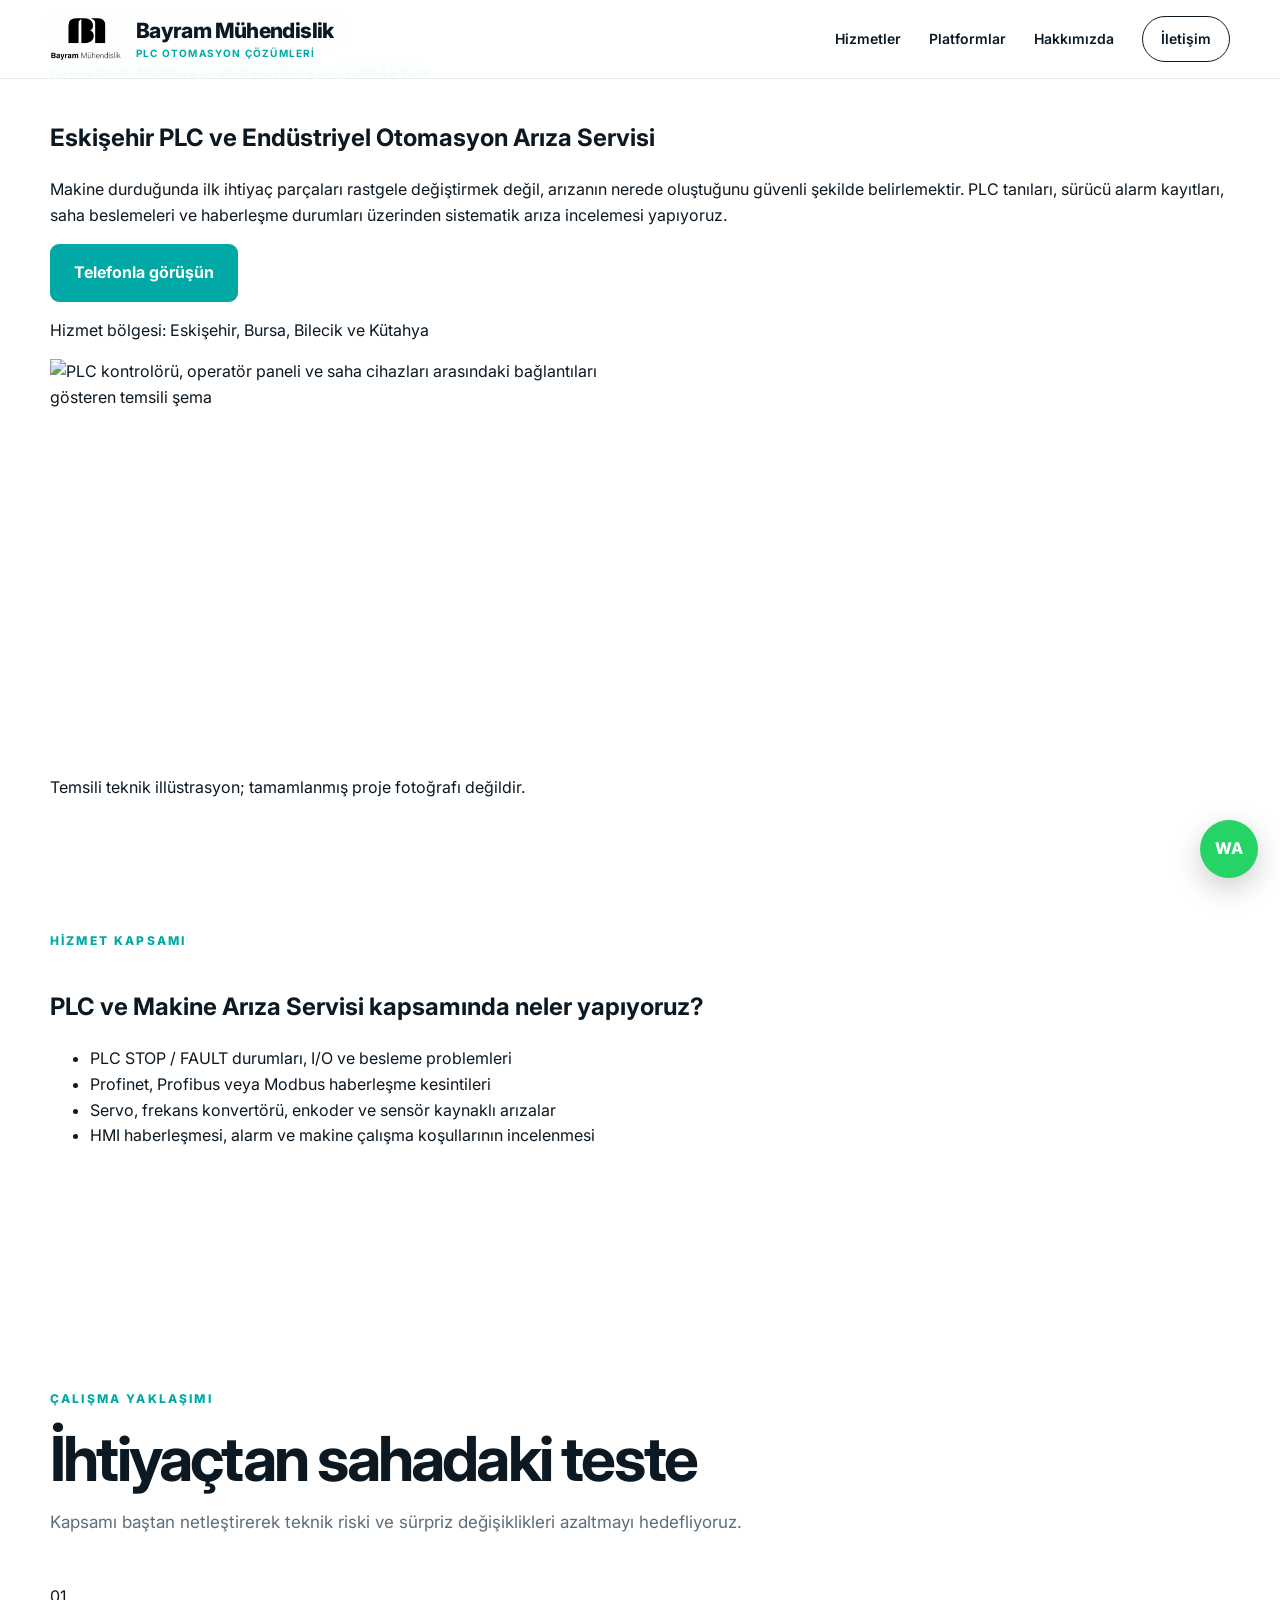
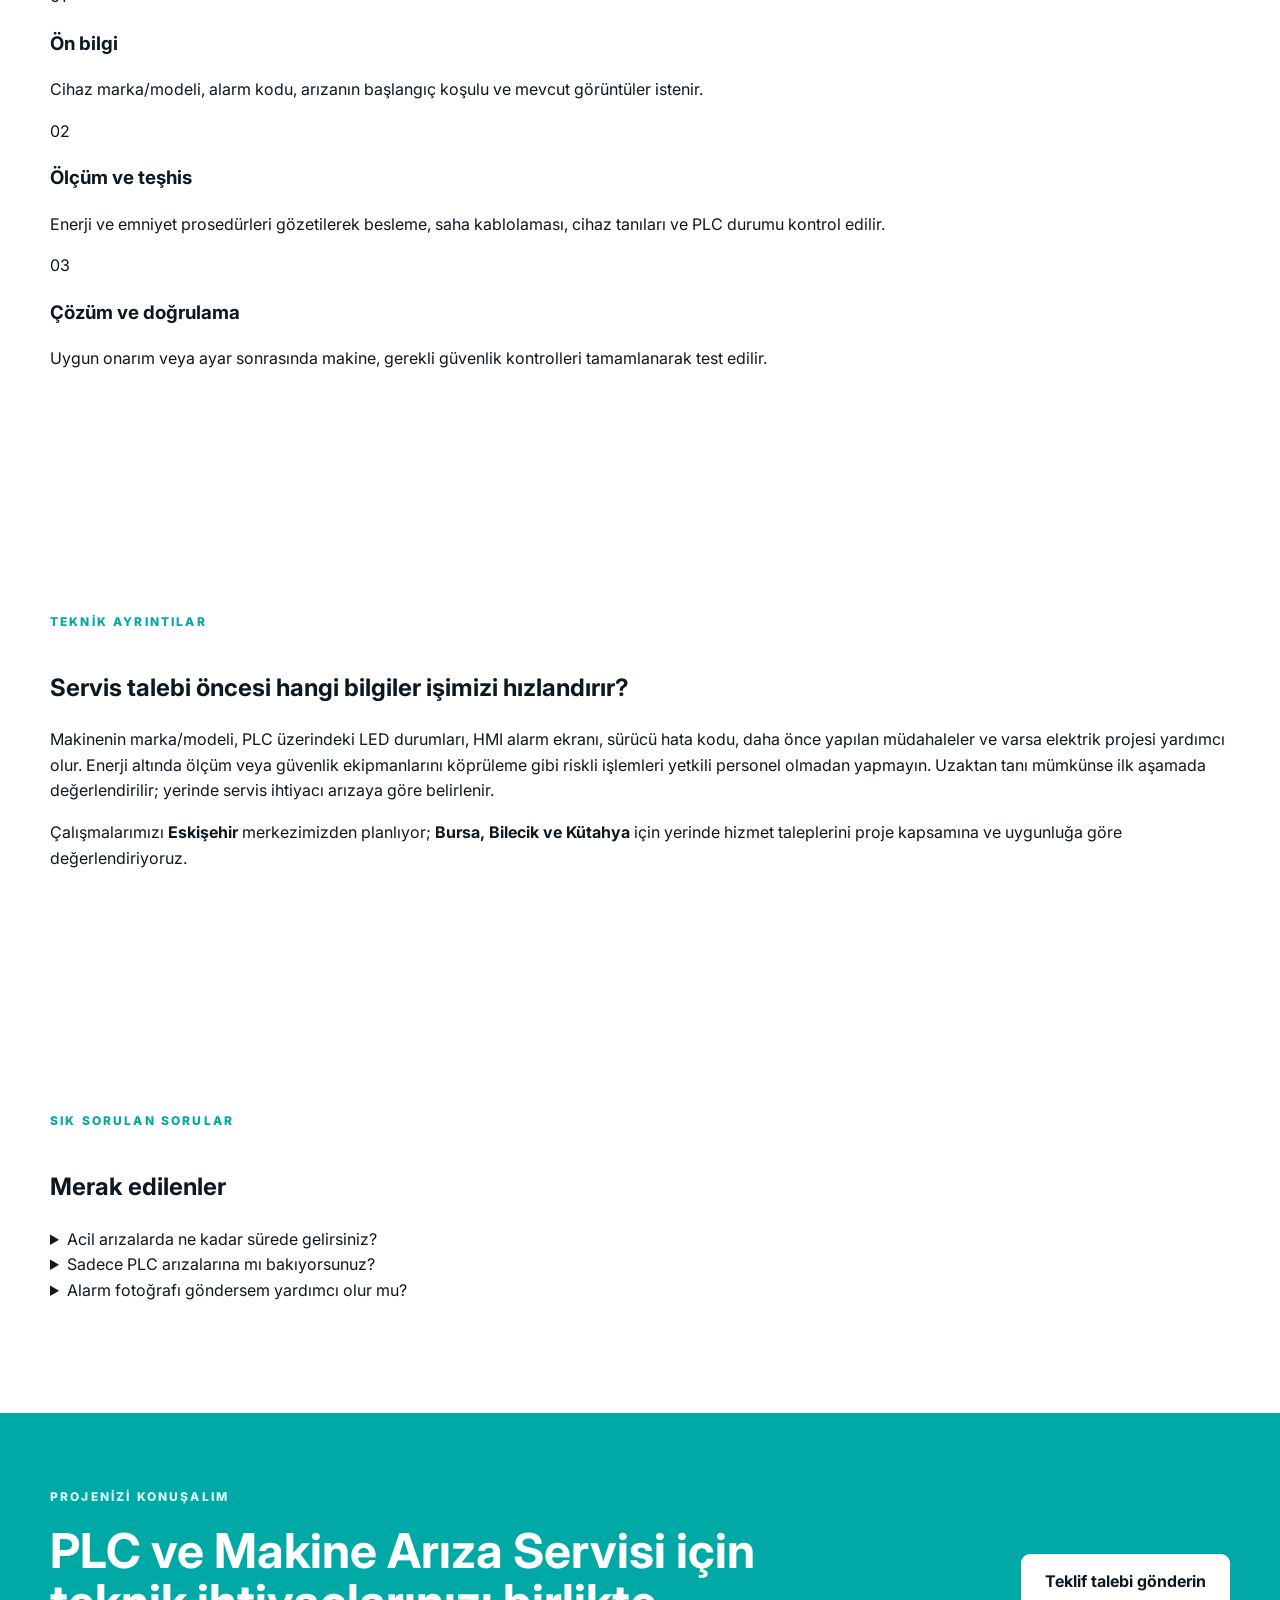
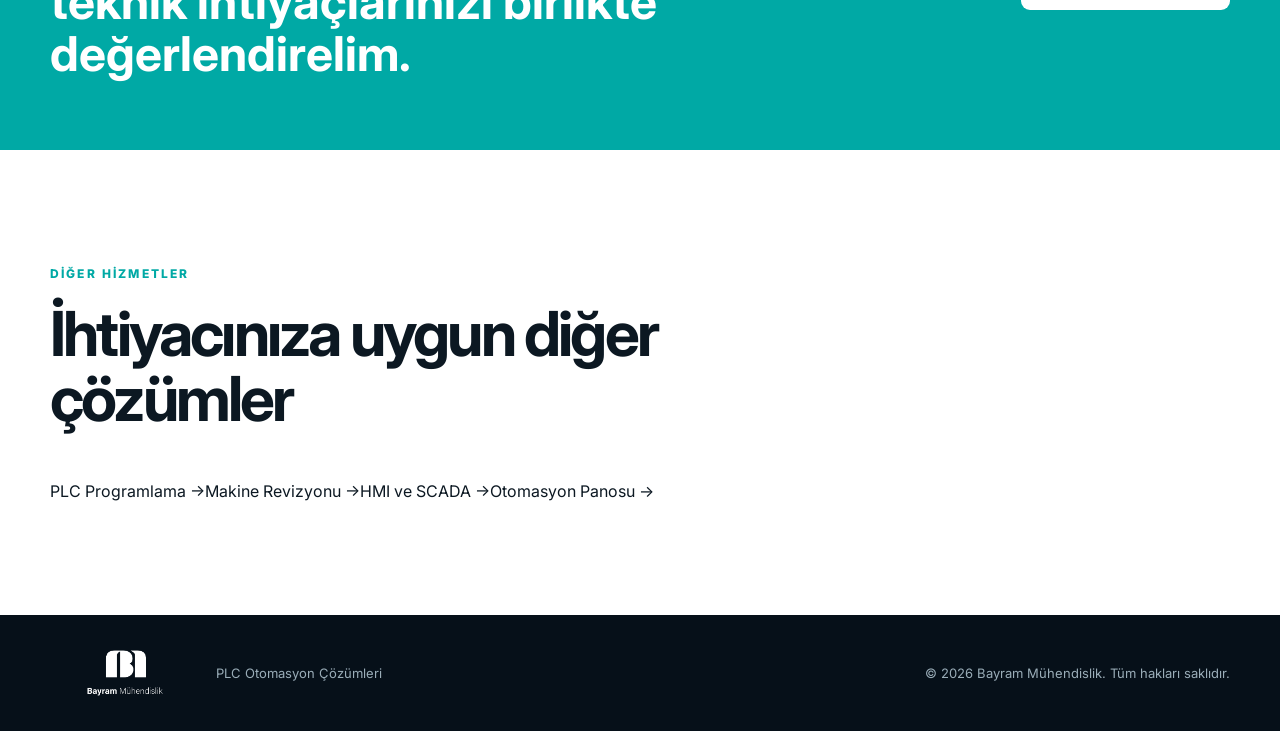
==== endustriyel-ariza-servisi/index.html @ 8e77952f "Add search-intent service page: endustriyel-ariza-servisi/index.html" ====
<!doctype html>
<html lang="tr"><head>
<meta charset="utf-8"><meta name="viewport" content="width=device-width, initial-scale=1">
<title>Eskişehir PLC ve Endüstriyel Otomasyon Arıza Servisi | Bayram Mühendislik</title>
<meta name="description" content="PLC, HMI, servo sürücü, inverter ve makine elektrik otomasyon arızalarında teşhis ve saha desteği. Eskişehir, Bursa, Bilecik, Kütahya.">
<link rel="canonical" href="https://bayrammuhendislik.com/endustriyel-ariza-servisi/">
<meta name="theme-color" content="#07131d">
<meta property="og:type" content="website"><meta property="og:title" content="Eskişehir PLC ve Endüstriyel Otomasyon Arıza Servisi">
<meta property="og:description" content="PLC, HMI, servo sürücü, inverter ve makine elektrik otomasyon arızalarında teşhis ve saha desteği. Eskişehir, Bursa, Bilecik, Kütahya."><meta property="og:url" content="https://bayrammuhendislik.com/endustriyel-ariza-servisi/">
<meta property="og:image" content="https://bayrammuhendislik.com/assets/logo.png">
<link rel="icon" href="../assets/logo.png" type="image/png">
<link rel="stylesheet" href="../style.css"><link rel="stylesheet" href="../services.css">
<script async src="https://www.googletagmanager.com/gtag/js?id=G-R39GW46RB4"></script>
<script>window.dataLayer=window.dataLayer||[];function gtag(){dataLayer.push(arguments)}gtag('js',new Date());gtag('config','G-R39GW46RB4');</script>
<script type="application/ld+json">{"@context":"https://schema.org","@type":"Service","name":"PLC ve Makine Arıza Servisi","description":"PLC, HMI, servo sürücü, inverter ve makine elektrik otomasyon arızalarında teşhis ve saha desteği. Eskişehir, Bursa, Bilecik, Kütahya.","serviceType":"PLC ve Makine Arıza Servisi","provider":{"@type":"Organization","name":"Bayram Mühendislik","url":"https://bayrammuhendislik.com/","telephone":"+905061492471"},"areaServed":[{"@type":"AdministrativeArea","name":"Eskişehir"},{"@type":"AdministrativeArea","name":"Bursa"},{"@type":"AdministrativeArea","name":"Bilecik"},{"@type":"AdministrativeArea","name":"Kütahya"}],"url":"https://bayrammuhendislik.com/endustriyel-ariza-servisi/"}</script>
</head>
<body>
<header class="site-header"><div class="container nav-wrap">
<a href="../" class="brand" aria-label="Bayram Mühendislik ana sayfa"><img src="../assets/logo.png" alt="Bayram Mühendislik logosu" width="50" height="50"><div class="brand-text"><strong>Bayram Mühendislik</strong><span>PLC Otomasyon Çözümleri</span></div></a>
<button class="menu-toggle" aria-label="Menüyü aç" aria-expanded="false">☰</button>
<nav class="nav" aria-label="Ana menü"><a href="../#hizmetler">Hizmetler</a><a href="../#platformlar">Platformlar</a><a href="../#hakkimizda">Hakkımızda</a><a href="../#iletisim" class="nav-cta">İletişim</a></nav>
</div></header>
<main>
<section class="service-hero"><div class="container service-hero-grid">
<div><p class="service-breadcrumb"><a href="../">Ana sayfa</a> / <span>PLC ve Makine Arıza Servisi</span></p><span class="eyebrow">ESKİŞEHİR MERKEZLİ ENDÜSTRİYEL OTOMASYON</span>
<h1>Eskişehir PLC ve Endüstriyel Otomasyon Arıza Servisi</h1><p class="service-lead">Makine durduğunda ilk ihtiyaç parçaları rastgele değiştirmek değil, arızanın nerede oluştuğunu güvenli şekilde belirlemektir. PLC tanıları, sürücü alarm kayıtları, saha beslemeleri ve haberleşme durumları üzerinden sistematik arıza incelemesi yapıyoruz.</p>
<div class="hero-actions"><a class="btn primary" href="tel:+905061492471">Telefonla görüşün</a><a class="btn secondary" href="https://wa.me/905061492471?text=Merhaba%2C%20PLC%20ve%20Makine%20Ar%C4%B1za%20Servisi%20hizmetiniz%20i%C3%A7in%20bilgi%20almak%20istiyorum." target="_blank" rel="noopener">WhatsApp'tan yazın</a></div>
<p class="service-region">Hizmet bölgesi: Eskişehir, Bursa, Bilecik ve Kütahya</p></div>
<div class="service-art"><img src="../assets/automation-system.svg" alt="PLC kontrolörü, operatör paneli ve saha cihazları arasındaki bağlantıları gösteren temsili şema" width="560" height="400"><p>Temsili teknik illüstrasyon; tamamlanmış proje fotoğrafı değildir.</p></div>
</div></section>
<section class="section service-body"><div class="container narrow">
<span class="eyebrow">HİZMET KAPSAMI</span><h2>PLC ve Makine Arıza Servisi kapsamında neler yapıyoruz?</h2>
<ul class="service-checks"><li>PLC STOP / FAULT durumları, I/O ve besleme problemleri</li><li>Profinet, Profibus veya Modbus haberleşme kesintileri</li><li>Servo, frekans konvertörü, enkoder ve sensör kaynaklı arızalar</li><li>HMI haberleşmesi, alarm ve makine çalışma koşullarının incelenmesi</li></ul>
</div></section>
<section class="section service-light"><div class="container"><div class="section-head"><span class="eyebrow">ÇALIŞMA YAKLAŞIMI</span><h2>İhtiyaçtan sahadaki teste</h2><p>Kapsamı baştan netleştirerek teknik riski ve sürpriz değişiklikleri azaltmayı hedefliyoruz.</p></div>
<div class="service-steps"><article><span>01</span><h3>Ön bilgi</h3><p>Cihaz marka/modeli, alarm kodu, arızanın başlangıç koşulu ve mevcut görüntüler istenir.</p></article><article><span>02</span><h3>Ölçüm ve teşhis</h3><p>Enerji ve emniyet prosedürleri gözetilerek besleme, saha kablolaması, cihaz tanıları ve PLC durumu kontrol edilir.</p></article><article><span>03</span><h3>Çözüm ve doğrulama</h3><p>Uygun onarım veya ayar sonrasında makine, gerekli güvenlik kontrolleri tamamlanarak test edilir.</p></article></div></div></section>
<section class="section service-body"><div class="container narrow"><span class="eyebrow">TEKNİK AYRINTILAR</span><h2>Servis talebi öncesi hangi bilgiler işimizi hızlandırır?</h2><p>Makinenin marka/modeli, PLC üzerindeki LED durumları, HMI alarm ekranı, sürücü hata kodu, daha önce yapılan müdahaleler ve varsa elektrik projesi yardımcı olur. Enerji altında ölçüm veya güvenlik ekipmanlarını köprüleme gibi riskli işlemleri yetkili personel olmadan yapmayın. Uzaktan tanı mümkünse ilk aşamada değerlendirilir; yerinde servis ihtiyacı arızaya göre belirlenir.</p><p>Çalışmalarımızı <strong>Eskişehir</strong> merkezimizden planlıyor; <strong>Bursa, Bilecik ve Kütahya</strong> için yerinde hizmet taleplerini proje kapsamına ve uygunluğa göre değerlendiriyoruz.</p></div></section>
<section class="section service-light"><div class="container narrow"><span class="eyebrow">SIK SORULAN SORULAR</span><h2>Merak edilenler</h2>
<div class="service-faq"><details><summary>Acil arızalarda ne kadar sürede gelirsiniz?</summary><p>Ulaşım ve iş programına göre en erken uygun saha müdahale zamanı telefon görüşmesinde netleştirilir; garantili süre vaat etmiyoruz.</p></details><details><summary>Sadece PLC arızalarına mı bakıyorsunuz?</summary><p>PLC'nin yanı sıra sürücü, haberleşme, sensör, HMI ve elektrik otomasyon sistemleri birlikte değerlendirilir.</p></details><details><summary>Alarm fotoğrafı göndersem yardımcı olur mu?</summary><p>Evet. Cihaz modeliyle birlikte net alarm ve durum LED görüntüleri ilk değerlendirmeyi kolaylaştırır.</p></details></div></div></section>
<section class="cta-band"><div class="container cta-wrap"><div><span class="eyebrow">PROJENİZİ KONUŞALIM</span><h2>PLC ve Makine Arıza Servisi için teknik ihtiyaçlarınızı birlikte değerlendirelim.</h2></div><a class="btn light" href="https://wa.me/905061492471?text=Merhaba%20Bayram%20M%C3%BChendislik%2C%20PLC%20ve%20Makine%20Ar%C4%B1za%20Servisi%20i%C3%A7in%20teklif%20almak%20istiyorum." target="_blank" rel="noopener">Teklif talebi gönderin</a></div></section>
<section class="section"><div class="container"><div class="section-head"><span class="eyebrow">DİĞER HİZMETLER</span><h2>İhtiyacınıza uygun diğer çözümler</h2></div><div class="service-other"><a href="../plc-programlama/">PLC Programlama <span aria-hidden="true">→</span></a><a href="../makine-revizyonu/">Makine Revizyonu <span aria-hidden="true">→</span></a><a href="../hmi-scada/">HMI ve SCADA <span aria-hidden="true">→</span></a><a href="../pano-tasarimi/">Otomasyon Panosu <span aria-hidden="true">→</span></a></div></div></section>
</main><a class="floating-wa" href="https://wa.me/905061492471" target="_blank" rel="noopener" aria-label="WhatsApp ile iletişim">WA</a>
<footer><div class="container footer-wrap"><div class="footer-brand"><img src="../assets/logo.png" alt="Bayram Mühendislik logosu" width="150" height="48"><span>PLC Otomasyon Çözümleri</span></div><p>© <span id="year">2026</span> Bayram Mühendislik. Tüm hakları saklıdır.</p></div></footer><script src="../script.js"></script></body></html>
---- style.css ----
@import url('https://fonts.googleapis.com/css2?family=Inter:wght@400;500;600;700;800&display=swap');

:root{
  --bg:#07131d;
  --bg2:#0b1c29;
  --ink:#0c1822;
  --muted:#5f6d78;
  --line:#dbe3e8;
  --accent:#00a9a5;
  --accent2:#5ee4df;
  --white:#fff;
  --max:1180px;
}
*{box-sizing:border-box}
html{scroll-behavior:smooth}
body{margin:0;font-family:Inter,Arial,sans-serif;color:var(--ink);background:#fff;line-height:1.6}
a{text-decoration:none;color:inherit}
img{max-width:100%;display:block}
.container{width:min(var(--max),calc(100% - 40px));margin:auto}
.site-header{position:fixed;inset:0 0 auto;z-index:1000;background:rgba(255,255,255,.9);backdrop-filter:blur(14px);border-bottom:1px solid rgba(12,24,34,.08)}
.nav-wrap{height:78px;display:flex;align-items:center;justify-content:space-between}
.brand{
  display:flex;
  align-items:center;
  gap:14px;
  text-decoration:none;
  color:var(--ink);
}

.brand img{
  width:72px;
  height:58px;
  object-fit:contain;
  object-position:center;
}

.brand-text{
  display:flex;
  flex-direction:column;
  line-height:1.1;
}

.brand-text strong{
  font-size:21px;
  font-weight:800;
  letter-spacing:-0.03em;
  white-space:nowrap;
}

.brand-text span{
  margin-top:5px;
  font-size:10px;
  font-weight:700;
  color:var(--accent);
  letter-spacing:0.12em;
  text-transform:uppercase;
  white-space:nowrap;
}
.nav{display:flex;gap:28px;align-items:center;font-size:14px;font-weight:600}
.nav a{transition:.2s}
.nav a:hover{color:var(--accent)}
.nav-cta{padding:11px 18px;border:1px solid var(--ink);border-radius:999px}
.menu-toggle{display:none;border:0;background:transparent;font-size:26px}
.hero{min-height:760px;padding:170px 0 90px;position:relative;overflow:hidden;background:radial-gradient(circle at 82% 24%,#0b3945 0,transparent 30%),linear-gradient(135deg,var(--bg),var(--bg2));color:white}
.hero-grid{position:absolute;inset:0;background-image:linear-gradient(rgba(255,255,255,.035) 1px,transparent 1px),linear-gradient(90deg,rgba(255,255,255,.035) 1px,transparent 1px);background-size:52px 52px;mask-image:linear-gradient(to bottom,black,transparent)}
.hero-content{position:relative;z-index:2}
.eyebrow{display:inline-block;color:var(--accent);font-size:12px;font-weight:800;letter-spacing:.18em;margin-bottom:18px}
.hero h1{font-size:clamp(54px,8vw,104px);line-height:.95;margin:0 0 28px;letter-spacing:-.055em;max-width:900px}
.hero h1 span{color:var(--accent2)}
.hero p{max-width:720px;font-size:19px;color:#bdd0db;margin:0 0 36px}
.hero-actions{display:flex;gap:14px;flex-wrap:wrap}
.btn{display:inline-flex;align-items:center;justify-content:center;padding:15px 24px;border-radius:9px;font-weight:700;transition:.25s}
.btn.primary{background:var(--accent);color:white}
.btn.primary:hover{transform:translateY(-2px);background:#00bbb6}
.btn.secondary{border:1px solid rgba(255,255,255,.35);color:white}
.btn.secondary:hover{border-color:white;background:rgba(255,255,255,.06)}
.btn.light{background:white;color:var(--ink)}
.hero-meta{display:flex;gap:54px;margin-top:62px;padding-top:28px;border-top:1px solid rgba(255,255,255,.15);max-width:760px}
.hero-meta div{display:flex;flex-direction:column}
.hero-meta strong{font-size:15px}
.hero-meta span{font-size:13px;color:#8fa5b1}
.signal{position:absolute;border:1px solid rgba(94,228,223,.18);border-radius:50%}
.signal-a{width:560px;height:560px;right:-160px;top:120px}
.signal-b{width:360px;height:360px;right:-60px;top:220px}
.section{padding:110px 0}
.section-dark{background:#0a1721;color:white}
.section-head{max-width:760px;margin-bottom:48px}
.section-head h2{font-size:clamp(36px,5vw,62px);line-height:1.05;letter-spacing:-.045em;margin:0 0 18px}
.section-head p{font-size:17px;color:var(--muted);margin:0}
.section-dark .section-head p{color:#93a9b6}
.cards{display:grid;grid-template-columns:repeat(3,1fr);gap:16px}
.card{padding:30px;border:1px solid var(--line);border-radius:16px;min-height:260px;transition:.25s;background:#fff}
.card:hover{transform:translateY(-6px);border-color:var(--accent);box-shadow:0 18px 45px rgba(4,30,40,.08)}
.card-no{font-size:12px;font-weight:800;color:var(--accent)}
.card h3{font-size:22px;margin:44px 0 12px}
.card p{color:var(--muted);margin:0}
.platforms{display:grid;grid-template-columns:repeat(5,1fr);border:1px solid rgba(255,255,255,.12);border-radius:16px;overflow:hidden}
.platform{padding:28px 22px;min-height:210px;border-right:1px solid rgba(255,255,255,.1);display:flex;flex-direction:column;justify-content:flex-end}
.platform:last-child{border-right:0}
.platform span{color:var(--accent);font-size:12px;margin-bottom:auto}
.platform strong{font-size:22px;margin-bottom:8px}
.platform small{color:#91a6b2}
.platform.featured{background:linear-gradient(160deg,rgba(0,169,165,.24),rgba(0,169,165,.04))}
.about-grid{display:grid;grid-template-columns:1fr 1fr;gap:80px;align-items:start}
.about-copy p{font-size:18px;color:var(--muted)}
.checks{list-style:none;padding:0;margin:30px 0 0;display:grid;gap:12px}
.checks li{padding-left:28px;position:relative;font-weight:600}
.checks li:before{content:"✓";position:absolute;left:0;color:var(--accent);font-weight:800}
.cta-band{background:var(--accent);color:white;padding:70px 0}
.cta-wrap{display:flex;align-items:center;justify-content:space-between;gap:40px}
.cta-band .eyebrow{color:#dffffd}
.cta-band h2{font-size:clamp(30px,4vw,48px);line-height:1.08;margin:0;max-width:760px}
.contact{background:#f4f7f8}
.contact-grid{display:grid;grid-template-columns:1fr 1fr;gap:80px}
.contact-list{display:grid;border-top:1px solid #cfd9df}
.contact-list a,.contact-list div{display:flex;justify-content:space-between;gap:25px;padding:24px 0;border-bottom:1px solid #cfd9df}
.contact-list span{color:var(--muted)}
.contact-list strong{text-align:right}
.floating-wa{position:fixed;right:22px;bottom:22px;z-index:900;width:58px;height:58px;border-radius:50%;display:grid;place-items:center;background:#25d366;color:white;font-weight:800;box-shadow:0 10px 30px rgba(0,0,0,.2)}
footer{padding:34px 0;background:#061019;color:#9aadb8}
.footer-wrap{display:flex;align-items:center;justify-content:space-between;gap:30px;font-size:13px}
.footer-brand{display:flex;align-items:center;gap:16px}
.footer-brand img{width:150px;height:48px;object-fit:contain;filter:invert(1)}
.reveal{opacity:0;transform:translateY(24px);transition:opacity .7s ease,transform .7s ease}
.reveal.visible{opacity:1;transform:none}

@media(max-width:900px){
  .menu-toggle{display:block}
  .nav{position:absolute;top:78px;left:0;right:0;background:white;padding:20px;display:none;flex-direction:column;align-items:flex-start;border-bottom:1px solid var(--line)}
  .nav.open{display:flex}
  .cards{grid-template-columns:1fr 1fr}
  .platforms{grid-template-columns:1fr 1fr}
  .platform{border-bottom:1px solid rgba(255,255,255,.1)}
  .about-grid,.contact-grid{grid-template-columns:1fr;gap:35px}
}
@media(max-width:620px){
  .container{width:min(100% - 28px,var(--max))}
  .hero{min-height:auto;padding:145px 0 70px}
  .hero p{font-size:17px}
  .hero-meta{flex-direction:column;gap:16px}
  .section{padding:78px 0}
  .cards,.platforms{grid-template-columns:1fr}
  .platform{border-right:0}
  .cta-wrap,.footer-wrap{align-items:flex-start;flex-direction:column}
  .contact-list a,.contact-list div{flex-direction:column;gap:4px}
  .contact-list strong{text-align:left}
.brand{
  gap:9px;
}

.brand img{
  width:52px;
  height:46px;
}

.brand-text strong{
  font-size:16px;
}

.brand-text span{
  font-size:8px;
  letter-spacing:0.07em;
}}
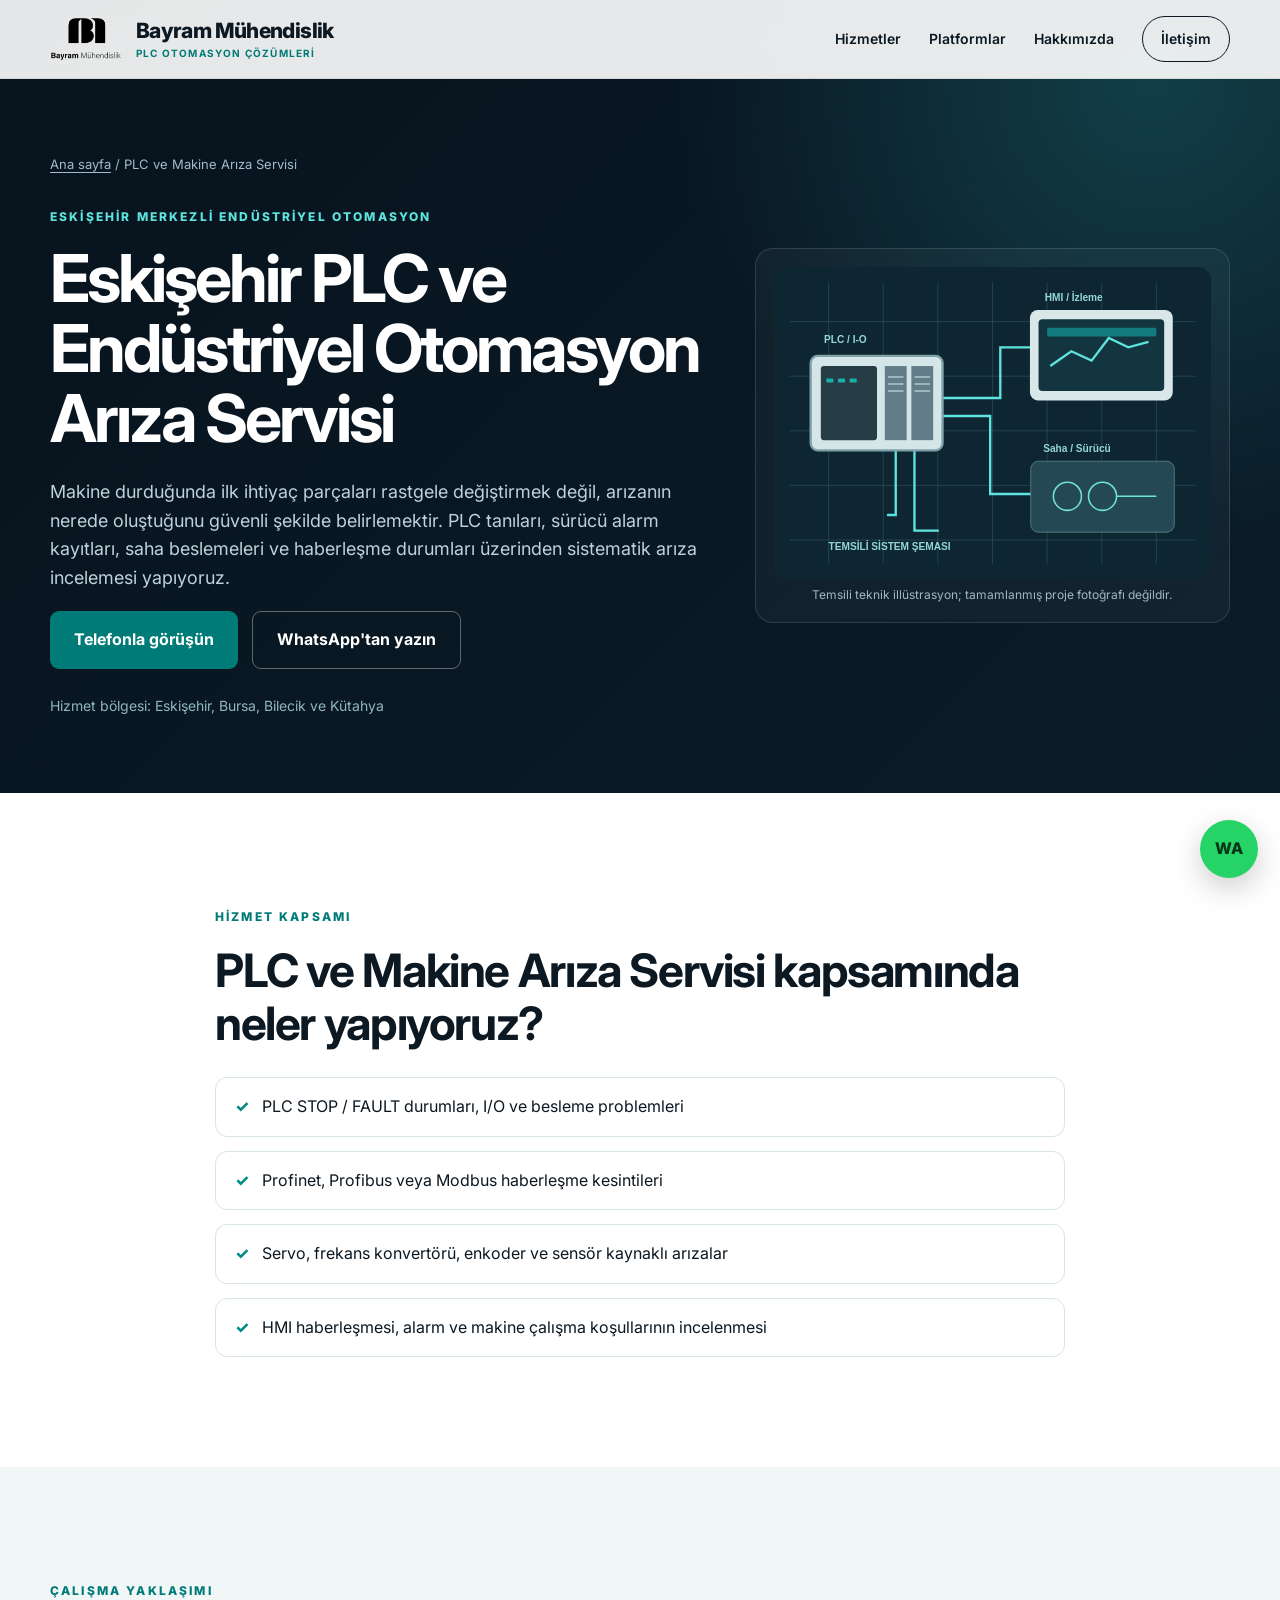
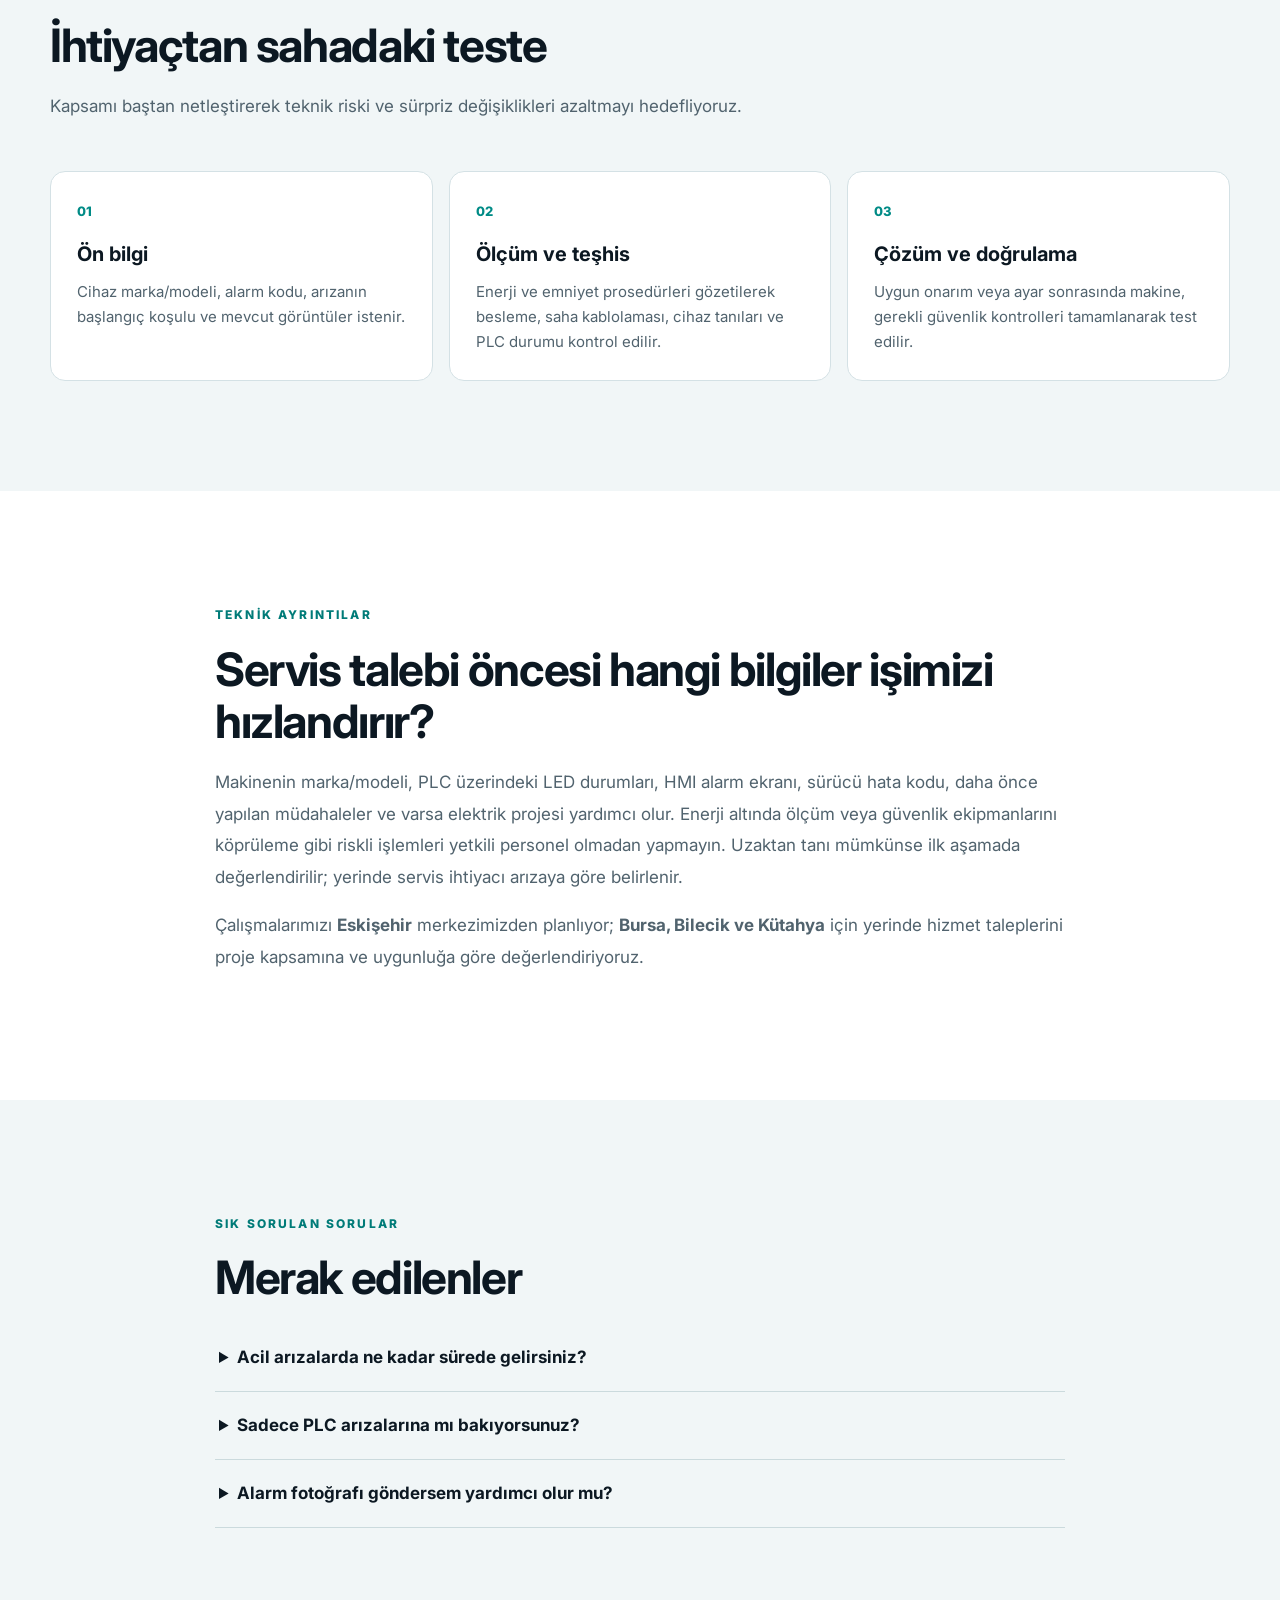
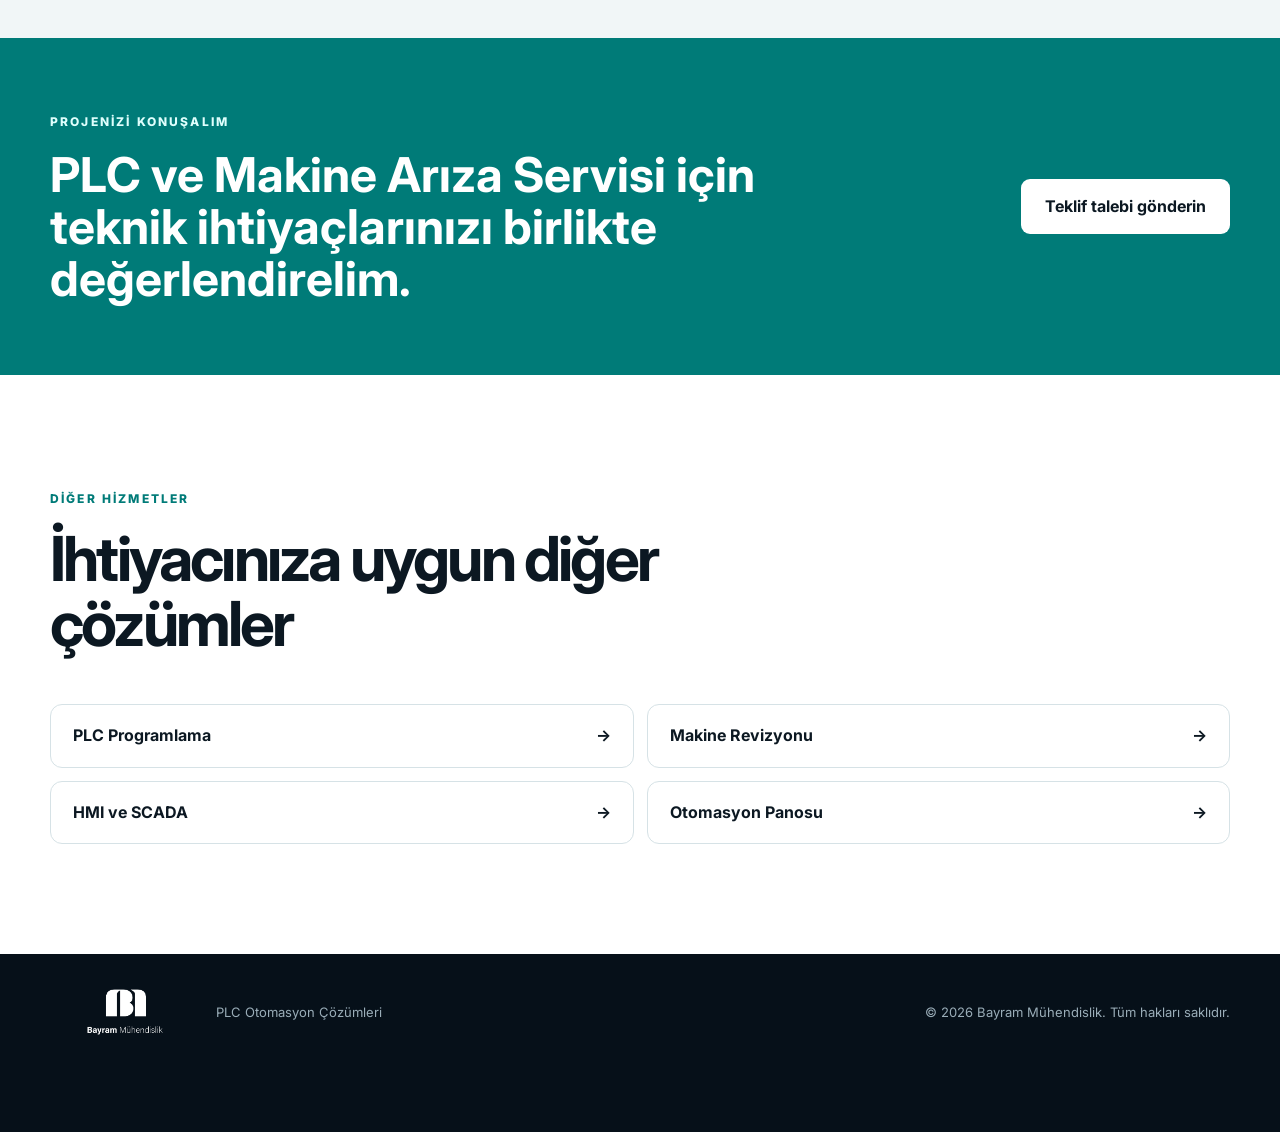
==== commit dc6c9fe9: "Integrate Eskişehir service SEO, accessible navigation and contact analytics" ====
--- a/endustriyel-ariza-servisi/index.html
+++ b/endustriyel-ariza-servisi/index.html
@@ -1,43 +1,42 @@
-<!doctype html>
-<html lang="tr"><head>
-<meta charset="utf-8"><meta name="viewport" content="width=device-width, initial-scale=1">
-<title>Eskişehir PLC ve Endüstriyel Otomasyon Arıza Servisi | Bayram Mühendislik</title>
-<meta name="description" content="PLC, HMI, servo sürücü, inverter ve makine elektrik otomasyon arızalarında teşhis ve saha desteği. Eskişehir, Bursa, Bilecik, Kütahya.">
-<link rel="canonical" href="https://bayrammuhendislik.com/endustriyel-ariza-servisi/">
-<meta name="theme-color" content="#07131d">
-<meta property="og:type" content="website"><meta property="og:title" content="Eskişehir PLC ve Endüstriyel Otomasyon Arıza Servisi">
-<meta property="og:description" content="PLC, HMI, servo sürücü, inverter ve makine elektrik otomasyon arızalarında teşhis ve saha desteği. Eskişehir, Bursa, Bilecik, Kütahya."><meta property="og:url" content="https://bayrammuhendislik.com/endustriyel-ariza-servisi/">
-<meta property="og:image" content="https://bayrammuhendislik.com/assets/logo.png">
-<link rel="icon" href="../assets/logo.png" type="image/png">
-<link rel="stylesheet" href="../style.css"><link rel="stylesheet" href="../services.css">
-<script async src="https://www.googletagmanager.com/gtag/js?id=G-R39GW46RB4"></script>
-<script>window.dataLayer=window.dataLayer||[];function gtag(){dataLayer.push(arguments)}gtag('js',new Date());gtag('config','G-R39GW46RB4');</script>
-<script type="application/ld+json">{"@context":"https://schema.org","@type":"Service","name":"PLC ve Makine Arıza Servisi","description":"PLC, HMI, servo sürücü, inverter ve makine elektrik otomasyon arızalarında teşhis ve saha desteği. Eskişehir, Bursa, Bilecik, Kütahya.","serviceType":"PLC ve Makine Arıza Servisi","provider":{"@type":"Organization","name":"Bayram Mühendislik","url":"https://bayrammuhendislik.com/","telephone":"+905061492471"},"areaServed":[{"@type":"AdministrativeArea","name":"Eskişehir"},{"@type":"AdministrativeArea","name":"Bursa"},{"@type":"AdministrativeArea","name":"Bilecik"},{"@type":"AdministrativeArea","name":"Kütahya"}],"url":"https://bayrammuhendislik.com/endustriyel-ariza-servisi/"}</script>
-</head>
-<body>
-<header class="site-header"><div class="container nav-wrap">
-<a href="../" class="brand" aria-label="Bayram Mühendislik ana sayfa"><img src="../assets/logo.png" alt="Bayram Mühendislik logosu" width="50" height="50"><div class="brand-text"><strong>Bayram Mühendislik</strong><span>PLC Otomasyon Çözümleri</span></div></a>
-<button class="menu-toggle" aria-label="Menüyü aç" aria-expanded="false">☰</button>
-<nav class="nav" aria-label="Ana menü"><a href="../#hizmetler">Hizmetler</a><a href="../#platformlar">Platformlar</a><a href="../#hakkimizda">Hakkımızda</a><a href="../#iletisim" class="nav-cta">İletişim</a></nav>
-</div></header>
-<main>
-<section class="service-hero"><div class="container service-hero-grid">
-<div><p class="service-breadcrumb"><a href="../">Ana sayfa</a> / <span>PLC ve Makine Arıza Servisi</span></p><span class="eyebrow">ESKİŞEHİR MERKEZLİ ENDÜSTRİYEL OTOMASYON</span>
-<h1>Eskişehir PLC ve Endüstriyel Otomasyon Arıza Servisi</h1><p class="service-lead">Makine durduğunda ilk ihtiyaç parçaları rastgele değiştirmek değil, arızanın nerede oluştuğunu güvenli şekilde belirlemektir. PLC tanıları, sürücü alarm kayıtları, saha beslemeleri ve haberleşme durumları üzerinden sistematik arıza incelemesi yapıyoruz.</p>
-<div class="hero-actions"><a class="btn primary" href="tel:+905061492471">Telefonla görüşün</a><a class="btn secondary" href="https://wa.me/905061492471?text=Merhaba%2C%20PLC%20ve%20Makine%20Ar%C4%B1za%20Servisi%20hizmetiniz%20i%C3%A7in%20bilgi%20almak%20istiyorum." target="_blank" rel="noopener">WhatsApp'tan yazın</a></div>
-<p class="service-region">Hizmet bölgesi: Eskişehir, Bursa, Bilecik ve Kütahya</p></div>
-<div class="service-art"><img src="../assets/automation-system.svg" alt="PLC kontrolörü, operatör paneli ve saha cihazları arasındaki bağlantıları gösteren temsili şema" width="560" height="400"><p>Temsili teknik illüstrasyon; tamamlanmış proje fotoğrafı değildir.</p></div>
-</div></section>
-<section class="section service-body"><div class="container narrow">
-<span class="eyebrow">HİZMET KAPSAMI</span><h2>PLC ve Makine Arıza Servisi kapsamında neler yapıyoruz?</h2>
-<ul class="service-checks"><li>PLC STOP / FAULT durumları, I/O ve besleme problemleri</li><li>Profinet, Profibus veya Modbus haberleşme kesintileri</li><li>Servo, frekans konvertörü, enkoder ve sensör kaynaklı arızalar</li><li>HMI haberleşmesi, alarm ve makine çalışma koşullarının incelenmesi</li></ul>
-</div></section>
-<section class="section service-light"><div class="container"><div class="section-head"><span class="eyebrow">ÇALIŞMA YAKLAŞIMI</span><h2>İhtiyaçtan sahadaki teste</h2><p>Kapsamı baştan netleştirerek teknik riski ve sürpriz değişiklikleri azaltmayı hedefliyoruz.</p></div>
-<div class="service-steps"><article><span>01</span><h3>Ön bilgi</h3><p>Cihaz marka/modeli, alarm kodu, arızanın başlangıç koşulu ve mevcut görüntüler istenir.</p></article><article><span>02</span><h3>Ölçüm ve teşhis</h3><p>Enerji ve emniyet prosedürleri gözetilerek besleme, saha kablolaması, cihaz tanıları ve PLC durumu kontrol edilir.</p></article><article><span>03</span><h3>Çözüm ve doğrulama</h3><p>Uygun onarım veya ayar sonrasında makine, gerekli güvenlik kontrolleri tamamlanarak test edilir.</p></article></div></div></section>
-<section class="section service-body"><div class="container narrow"><span class="eyebrow">TEKNİK AYRINTILAR</span><h2>Servis talebi öncesi hangi bilgiler işimizi hızlandırır?</h2><p>Makinenin marka/modeli, PLC üzerindeki LED durumları, HMI alarm ekranı, sürücü hata kodu, daha önce yapılan müdahaleler ve varsa elektrik projesi yardımcı olur. Enerji altında ölçüm veya güvenlik ekipmanlarını köprüleme gibi riskli işlemleri yetkili personel olmadan yapmayın. Uzaktan tanı mümkünse ilk aşamada değerlendirilir; yerinde servis ihtiyacı arızaya göre belirlenir.</p><p>Çalışmalarımızı <strong>Eskişehir</strong> merkezimizden planlıyor; <strong>Bursa, Bilecik ve Kütahya</strong> için yerinde hizmet taleplerini proje kapsamına ve uygunluğa göre değerlendiriyoruz.</p></div></section>
-<section class="section service-light"><div class="container narrow"><span class="eyebrow">SIK SORULAN SORULAR</span><h2>Merak edilenler</h2>
-<div class="service-faq"><details><summary>Acil arızalarda ne kadar sürede gelirsiniz?</summary><p>Ulaşım ve iş programına göre en erken uygun saha müdahale zamanı telefon görüşmesinde netleştirilir; garantili süre vaat etmiyoruz.</p></details><details><summary>Sadece PLC arızalarına mı bakıyorsunuz?</summary><p>PLC'nin yanı sıra sürücü, haberleşme, sensör, HMI ve elektrik otomasyon sistemleri birlikte değerlendirilir.</p></details><details><summary>Alarm fotoğrafı göndersem yardımcı olur mu?</summary><p>Evet. Cihaz modeliyle birlikte net alarm ve durum LED görüntüleri ilk değerlendirmeyi kolaylaştırır.</p></details></div></div></section>
-<section class="cta-band"><div class="container cta-wrap"><div><span class="eyebrow">PROJENİZİ KONUŞALIM</span><h2>PLC ve Makine Arıza Servisi için teknik ihtiyaçlarınızı birlikte değerlendirelim.</h2></div><a class="btn light" href="https://wa.me/905061492471?text=Merhaba%20Bayram%20M%C3%BChendislik%2C%20PLC%20ve%20Makine%20Ar%C4%B1za%20Servisi%20i%C3%A7in%20teklif%20almak%20istiyorum." target="_blank" rel="noopener">Teklif talebi gönderin</a></div></section>
-<section class="section"><div class="container"><div class="section-head"><span class="eyebrow">DİĞER HİZMETLER</span><h2>İhtiyacınıza uygun diğer çözümler</h2></div><div class="service-other"><a href="../plc-programlama/">PLC Programlama <span aria-hidden="true">→</span></a><a href="../makine-revizyonu/">Makine Revizyonu <span aria-hidden="true">→</span></a><a href="../hmi-scada/">HMI ve SCADA <span aria-hidden="true">→</span></a><a href="../pano-tasarimi/">Otomasyon Panosu <span aria-hidden="true">→</span></a></div></div></section>
-</main><a class="floating-wa" href="https://wa.me/905061492471" target="_blank" rel="noopener" aria-label="WhatsApp ile iletişim">WA</a>
+<!doctype html>
+<html lang="tr"><head>
+<meta charset="utf-8"><meta name="viewport" content="width=device-width, initial-scale=1">
+<title>Eskişehir PLC ve Endüstriyel Otomasyon Arıza Servisi | Bayram Mühendislik</title>
+<meta name="description" content="PLC, HMI, servo sürücü, inverter ve makine elektrik otomasyon arızalarında teşhis ve saha desteği. Eskişehir, Bursa, Bilecik, Kütahya.">
+<link rel="canonical" href="https://bayrammuhendislik.com/endustriyel-ariza-servisi/">
+<meta name="theme-color" content="#07131d">
+<meta property="og:type" content="website"><meta property="og:title" content="Eskişehir PLC ve Endüstriyel Otomasyon Arıza Servisi">
+<meta property="og:description" content="PLC, HMI, servo sürücü, inverter ve makine elektrik otomasyon arızalarında teşhis ve saha desteği. Eskişehir, Bursa, Bilecik, Kütahya."><meta property="og:url" content="https://bayrammuhendislik.com/endustriyel-ariza-servisi/">
+<meta property="og:image" content="https://bayrammuhendislik.com/assets/logo.png">
+<link rel="icon" href="../assets/logo.png" type="image/png">
+<link rel="stylesheet" href="../style.css"><link rel="stylesheet" href="../services.css">
+<script src="/analytics.js" defer></script>
+<script type="application/ld+json">{"@context":"https://schema.org","@graph":[{"@type":"Service","name":"PLC ve Makine Arıza Servisi","description":"PLC, HMI, servo sürücü, inverter ve makine elektrik otomasyon arızalarında teşhis ve saha desteği. Eskişehir, Bursa, Bilecik, Kütahya.","serviceType":"PLC ve Makine Arıza Servisi","provider":{"@type":"Organization","name":"Bayram Mühendislik","url":"https://bayrammuhendislik.com/","telephone":"+905061492471","@id":"https://bayrammuhendislik.com/#organization"},"areaServed":[{"@type":"AdministrativeArea","name":"Eskişehir"},{"@type":"AdministrativeArea","name":"Bursa"},{"@type":"AdministrativeArea","name":"Bilecik"},{"@type":"AdministrativeArea","name":"Kütahya"}],"url":"https://bayrammuhendislik.com/endustriyel-ariza-servisi/","@id":"https://bayrammuhendislik.com/endustriyel-ariza-servisi/#service"},{"@type":"BreadcrumbList","itemListElement":[{"@type":"ListItem","position":1,"name":"Ana sayfa","item":"https://bayrammuhendislik.com/"},{"@type":"ListItem","position":2,"name":"Endüstriyel Arıza Servisi","item":"https://bayrammuhendislik.com/endustriyel-ariza-servisi/"}]}]}</script>
+</head>
+<body><a class="skip-link" href="#main-content">İçeriğe geç</a>
+<header class="site-header"><div class="container nav-wrap">
+<a href="../" class="brand" aria-label="Bayram Mühendislik ana sayfa"><img src="../assets/logo.png" alt="Bayram Mühendislik logosu" width="50" height="50"><div class="brand-text"><strong>Bayram Mühendislik</strong><span>PLC Otomasyon Çözümleri</span></div></a>
+<button class="menu-toggle" aria-controls="main-nav" aria-label="Menüyü aç" aria-expanded="false">☰</button>
+<nav id="main-nav" class="nav" aria-label="Ana menü"><a href="../#hizmetler">Hizmetler</a><a href="../#platformlar">Platformlar</a><a href="../#hakkimizda">Hakkımızda</a><a href="../#iletisim" class="nav-cta">İletişim</a></nav>
+</div></header>
+<main id="main-content">
+<section class="service-hero"><div class="container service-hero-grid">
+<div><p class="service-breadcrumb"><a href="../">Ana sayfa</a> / <span>PLC ve Makine Arıza Servisi</span></p><span class="eyebrow">ESKİŞEHİR MERKEZLİ ENDÜSTRİYEL OTOMASYON</span>
+<h1>Eskişehir PLC ve Endüstriyel Otomasyon Arıza Servisi</h1><p class="service-lead">Makine durduğunda ilk ihtiyaç parçaları rastgele değiştirmek değil, arızanın nerede oluştuğunu güvenli şekilde belirlemektir. PLC tanıları, sürücü alarm kayıtları, saha beslemeleri ve haberleşme durumları üzerinden sistematik arıza incelemesi yapıyoruz.</p>
+<div class="hero-actions"><a class="btn primary" href="tel:+905061492471">Telefonla görüşün</a><a class="btn secondary" href="https://wa.me/905061492471?text=Merhaba%2C%20PLC%20ve%20Makine%20Ar%C4%B1za%20Servisi%20hizmetiniz%20i%C3%A7in%20bilgi%20almak%20istiyorum." target="_blank" rel="noopener">WhatsApp'tan yazın</a></div>
+<p class="service-region">Hizmet bölgesi: Eskişehir, Bursa, Bilecik ve Kütahya</p></div>
+<div class="service-art"><img src="../assets/automation-system.svg" alt="PLC kontrolörü, operatör paneli ve saha cihazları arasındaki bağlantıları gösteren temsili şema" width="560" height="400"><p>Temsili teknik illüstrasyon; tamamlanmış proje fotoğrafı değildir.</p></div>
+</div></section>
+<section class="section service-body"><div class="container narrow">
+<span class="eyebrow">HİZMET KAPSAMI</span><h2>PLC ve Makine Arıza Servisi kapsamında neler yapıyoruz?</h2>
+<ul class="service-checks"><li>PLC STOP / FAULT durumları, I/O ve besleme problemleri</li><li>Profinet, Profibus veya Modbus haberleşme kesintileri</li><li>Servo, frekans konvertörü, enkoder ve sensör kaynaklı arızalar</li><li>HMI haberleşmesi, alarm ve makine çalışma koşullarının incelenmesi</li></ul>
+</div></section>
+<section class="section service-light"><div class="container"><div class="section-head"><span class="eyebrow">ÇALIŞMA YAKLAŞIMI</span><h2>İhtiyaçtan sahadaki teste</h2><p>Kapsamı baştan netleştirerek teknik riski ve sürpriz değişiklikleri azaltmayı hedefliyoruz.</p></div>
+<div class="service-steps"><article><span>01</span><h3>Ön bilgi</h3><p>Cihaz marka/modeli, alarm kodu, arızanın başlangıç koşulu ve mevcut görüntüler istenir.</p></article><article><span>02</span><h3>Ölçüm ve teşhis</h3><p>Enerji ve emniyet prosedürleri gözetilerek besleme, saha kablolaması, cihaz tanıları ve PLC durumu kontrol edilir.</p></article><article><span>03</span><h3>Çözüm ve doğrulama</h3><p>Uygun onarım veya ayar sonrasında makine, gerekli güvenlik kontrolleri tamamlanarak test edilir.</p></article></div></div></section>
+<section class="section service-body"><div class="container narrow"><span class="eyebrow">TEKNİK AYRINTILAR</span><h2>Servis talebi öncesi hangi bilgiler işimizi hızlandırır?</h2><p>Makinenin marka/modeli, PLC üzerindeki LED durumları, HMI alarm ekranı, sürücü hata kodu, daha önce yapılan müdahaleler ve varsa elektrik projesi yardımcı olur. Enerji altında ölçüm veya güvenlik ekipmanlarını köprüleme gibi riskli işlemleri yetkili personel olmadan yapmayın. Uzaktan tanı mümkünse ilk aşamada değerlendirilir; yerinde servis ihtiyacı arızaya göre belirlenir.</p><p>Çalışmalarımızı <strong>Eskişehir</strong> merkezimizden planlıyor; <strong>Bursa, Bilecik ve Kütahya</strong> için yerinde hizmet taleplerini proje kapsamına ve uygunluğa göre değerlendiriyoruz.</p></div></section>
+<section class="section service-light"><div class="container narrow"><span class="eyebrow">SIK SORULAN SORULAR</span><h2>Merak edilenler</h2>
+<div class="service-faq"><details><summary>Acil arızalarda ne kadar sürede gelirsiniz?</summary><p>Ulaşım ve iş programına göre en erken uygun saha müdahale zamanı telefon görüşmesinde netleştirilir; garantili süre vaat etmiyoruz.</p></details><details><summary>Sadece PLC arızalarına mı bakıyorsunuz?</summary><p>PLC'nin yanı sıra sürücü, haberleşme, sensör, HMI ve elektrik otomasyon sistemleri birlikte değerlendirilir.</p></details><details><summary>Alarm fotoğrafı göndersem yardımcı olur mu?</summary><p>Evet. Cihaz modeliyle birlikte net alarm ve durum LED görüntüleri ilk değerlendirmeyi kolaylaştırır.</p></details></div></div></section>
+<section class="cta-band"><div class="container cta-wrap"><div><span class="eyebrow">PROJENİZİ KONUŞALIM</span><h2>PLC ve Makine Arıza Servisi için teknik ihtiyaçlarınızı birlikte değerlendirelim.</h2></div><a class="btn light" href="https://wa.me/905061492471?text=Merhaba%20Bayram%20M%C3%BChendislik%2C%20PLC%20ve%20Makine%20Ar%C4%B1za%20Servisi%20i%C3%A7in%20teklif%20almak%20istiyorum." target="_blank" rel="noopener">Teklif talebi gönderin</a></div></section>
+<section class="section"><div class="container"><div class="section-head"><span class="eyebrow">DİĞER HİZMETLER</span><h2>İhtiyacınıza uygun diğer çözümler</h2></div><div class="service-other"><a href="../plc-programlama/">PLC Programlama <span aria-hidden="true">→</span></a><a href="../makine-revizyonu/">Makine Revizyonu <span aria-hidden="true">→</span></a><a href="../hmi-scada/">HMI ve SCADA <span aria-hidden="true">→</span></a><a href="../pano-tasarimi/">Otomasyon Panosu <span aria-hidden="true">→</span></a></div></div></section>
+</main><a class="floating-wa" href="https://wa.me/905061492471" target="_blank" rel="noopener" aria-label="WhatsApp ile iletişim">WA</a>
 <footer><div class="container footer-wrap"><div class="footer-brand"><img src="../assets/logo.png" alt="Bayram Mühendislik logosu" width="150" height="48"><span>PLC Otomasyon Çözümleri</span></div><p>© <span id="year">2026</span> Bayram Mühendislik. Tüm hakları saklıdır.</p></div></footer><script src="../script.js"></script></body></html>
--- a/style.css
+++ b/style.css
@@ -1,163 +1,191 @@
-@import url('https://fonts.googleapis.com/css2?family=Inter:wght@400;500;600;700;800&display=swap');
+@import url('https://fonts.googleapis.com/css2?family=Inter:wght@400;500;600;700;800&display=swap');
+
+:root{
+  --bg:#07131d;
+  --bg2:#0b1c29;
+  --ink:#0c1822;
+  --muted:#5f6d78;
+  --line:#dbe3e8;
+  --accent:#00a9a5;
+  --accent2:#5ee4df;
+  --white:#fff;
+  --max:1180px;
+}
+*{box-sizing:border-box}
+html{scroll-behavior:smooth}
+body{margin:0;font-family:Inter,Arial,sans-serif;color:var(--ink);background:#fff;line-height:1.6}
+a{text-decoration:none;color:inherit}
+img{max-width:100%;display:block}
+.container{width:min(var(--max),calc(100% - 40px));margin:auto}
+.site-header{position:fixed;inset:0 0 auto;z-index:1000;background:rgba(255,255,255,.9);backdrop-filter:blur(14px);border-bottom:1px solid rgba(12,24,34,.08)}
+.nav-wrap{height:78px;display:flex;align-items:center;justify-content:space-between}
+.brand{
+  display:flex;
+  align-items:center;
+  gap:14px;
+  text-decoration:none;
+  color:var(--ink);
+}
+
+.brand img{
+  width:72px;
+  height:58px;
+  object-fit:contain;
+  object-position:center;
+}
+
+.brand-text{
+  display:flex;
+  flex-direction:column;
+  line-height:1.1;
+}
+
+.brand-text strong{
+  font-size:21px;
+  font-weight:800;
+  letter-spacing:-0.03em;
+  white-space:nowrap;
+}
+
+.brand-text span{
+  margin-top:5px;
+  font-size:10px;
+  font-weight:700;
+  color:var(--accent);
+  letter-spacing:0.12em;
+  text-transform:uppercase;
+  white-space:nowrap;
+}
+.nav{display:flex;gap:28px;align-items:center;font-size:14px;font-weight:600}
+.nav a{transition:.2s}
+.nav a:hover{color:var(--accent)}
+.nav-cta{padding:11px 18px;border:1px solid var(--ink);border-radius:999px}
+.menu-toggle{display:none;border:0;background:transparent;font-size:26px}
+.hero{min-height:760px;padding:170px 0 90px;position:relative;overflow:hidden;background:radial-gradient(circle at 82% 24%,#0b3945 0,transparent 30%),linear-gradient(135deg,var(--bg),var(--bg2));color:white}
+.hero-grid{position:absolute;inset:0;background-image:linear-gradient(rgba(255,255,255,.035) 1px,transparent 1px),linear-gradient(90deg,rgba(255,255,255,.035) 1px,transparent 1px);background-size:52px 52px;mask-image:linear-gradient(to bottom,black,transparent)}
+.hero-content{position:relative;z-index:2}
+.eyebrow{display:inline-block;color:var(--accent);font-size:12px;font-weight:800;letter-spacing:.18em;margin-bottom:18px}
+.hero h1{font-size:clamp(54px,8vw,104px);line-height:.95;margin:0 0 28px;letter-spacing:-.055em;max-width:900px}
+.hero h1 span{color:var(--accent2)}
+.hero p{max-width:720px;font-size:19px;color:#bdd0db;margin:0 0 36px}
+.hero-actions{display:flex;gap:14px;flex-wrap:wrap}
+.btn{display:inline-flex;align-items:center;justify-content:center;padding:15px 24px;border-radius:9px;font-weight:700;transition:.25s}
+.btn.primary{background:var(--accent);color:white}
+.btn.primary:hover{transform:translateY(-2px);background:#00bbb6}
+.btn.secondary{border:1px solid rgba(255,255,255,.35);color:white}
+.btn.secondary:hover{border-color:white;background:rgba(255,255,255,.06)}
+.btn.light{background:white;color:var(--ink)}
+.hero-meta{display:flex;gap:54px;margin-top:62px;padding-top:28px;border-top:1px solid rgba(255,255,255,.15);max-width:760px}
+.hero-meta div{display:flex;flex-direction:column}
+.hero-meta strong{font-size:15px}
+.hero-meta span{font-size:13px;color:#8fa5b1}
+.signal{position:absolute;border:1px solid rgba(94,228,223,.18);border-radius:50%}
+.signal-a{width:560px;height:560px;right:-160px;top:120px}
+.signal-b{width:360px;height:360px;right:-60px;top:220px}
+.section{padding:110px 0}
+.section-dark{background:#0a1721;color:white}
+.section-head{max-width:760px;margin-bottom:48px}
+.section-head h2{font-size:clamp(36px,5vw,62px);line-height:1.05;letter-spacing:-.045em;margin:0 0 18px}
+.section-head p{font-size:17px;color:var(--muted);margin:0}
+.section-dark .section-head p{color:#93a9b6}
+.cards{display:grid;grid-template-columns:repeat(3,1fr);gap:16px}
+.card{padding:30px;border:1px solid var(--line);border-radius:16px;min-height:260px;transition:.25s;background:#fff}
+.card:hover{transform:translateY(-6px);border-color:var(--accent);box-shadow:0 18px 45px rgba(4,30,40,.08)}
+.card-no{font-size:12px;font-weight:800;color:var(--accent)}
+.card h3{font-size:22px;margin:44px 0 12px}
+.card p{color:var(--muted);margin:0}
+.platforms{display:grid;grid-template-columns:repeat(5,1fr);border:1px solid rgba(255,255,255,.12);border-radius:16px;overflow:hidden}
+.platform{padding:28px 22px;min-height:210px;border-right:1px solid rgba(255,255,255,.1);display:flex;flex-direction:column;justify-content:flex-end}
+.platform:last-child{border-right:0}
+.platform span{color:var(--accent);font-size:12px;margin-bottom:auto}
+.platform strong{font-size:22px;margin-bottom:8px}
+.platform small{color:#91a6b2}
+.platform.featured{background:linear-gradient(160deg,rgba(0,169,165,.24),rgba(0,169,165,.04))}
+.about-grid{display:grid;grid-template-columns:1fr 1fr;gap:80px;align-items:start}
+.about-copy p{font-size:18px;color:var(--muted)}
+.checks{list-style:none;padding:0;margin:30px 0 0;display:grid;gap:12px}
+.checks li{padding-left:28px;position:relative;font-weight:600}
+.checks li:before{content:"✓";position:absolute;left:0;color:var(--accent);font-weight:800}
+.cta-band{background:var(--accent);color:white;padding:70px 0}
+.cta-wrap{display:flex;align-items:center;justify-content:space-between;gap:40px}
+.cta-band .eyebrow{color:#dffffd}
+.cta-band h2{font-size:clamp(30px,4vw,48px);line-height:1.08;margin:0;max-width:760px}
+.contact{background:#f4f7f8}
+.contact-grid{display:grid;grid-template-columns:1fr 1fr;gap:80px}
+.contact-list{display:grid;border-top:1px solid #cfd9df}
+.contact-list a,.contact-list div{display:flex;justify-content:space-between;gap:25px;padding:24px 0;border-bottom:1px solid #cfd9df}
+.contact-list span{color:var(--muted)}
+.contact-list strong{text-align:right}
+.floating-wa{position:fixed;right:22px;bottom:22px;z-index:900;width:58px;height:58px;border-radius:50%;display:grid;place-items:center;background:#25d366;color:white;font-weight:800;box-shadow:0 10px 30px rgba(0,0,0,.2)}
+footer{padding:34px 0;background:#061019;color:#9aadb8}
+.footer-wrap{display:flex;align-items:center;justify-content:space-between;gap:30px;font-size:13px}
+.footer-brand{display:flex;align-items:center;gap:16px}
+.footer-brand img{width:150px;height:48px;object-fit:contain;filter:invert(1)}
+.reveal{opacity:0;transform:translateY(24px);transition:opacity .7s ease,transform .7s ease}
+.reveal.visible{opacity:1;transform:none}
+
+@media(max-width:900px){
+  .menu-toggle{display:block}
+  .nav{position:absolute;top:78px;left:0;right:0;background:white;padding:20px;display:none;flex-direction:column;align-items:flex-start;border-bottom:1px solid var(--line)}
+  .nav.open{display:flex}
+  .cards{grid-template-columns:1fr 1fr}
+  .platforms{grid-template-columns:1fr 1fr}
+  .platform{border-bottom:1px solid rgba(255,255,255,.1)}
+  .about-grid,.contact-grid{grid-template-columns:1fr;gap:35px}
+}
+@media(max-width:620px){
+  .container{width:min(100% - 28px,var(--max))}
+  .hero{min-height:auto;padding:145px 0 70px}
+  .hero p{font-size:17px}
+  .hero-meta{flex-direction:column;gap:16px}
+  .section{padding:78px 0}
+  .cards,.platforms{grid-template-columns:1fr}
+  .platform{border-right:0}
+  .cta-wrap,.footer-wrap{align-items:flex-start;flex-direction:column}
+  .contact-list a,.contact-list div{flex-direction:column;gap:4px}
+  .contact-list strong{text-align:left}
+.brand{
+  gap:9px;
+}
+
+.brand img{
+  width:52px;
+  height:46px;
+}
+
+.brand-text strong{
+  font-size:16px;
+}
+
+.brand-text span{
+  font-size:8px;
+  letter-spacing:0.07em;
+}}
 
-:root{
-  --bg:#07131d;
-  --bg2:#0b1c29;
-  --ink:#0c1822;
-  --muted:#5f6d78;
-  --line:#dbe3e8;
-  --accent:#00a9a5;
-  --accent2:#5ee4df;
-  --white:#fff;
-  --max:1180px;
+/* Readable content and navigation also work without JavaScript. */
+.reveal{opacity:1;transform:none}
+.hero h1{font-size:clamp(34px,5.2vw,68px);line-height:1.08;max-width:1000px}
+.btn.primary{background:#007b78}.btn.primary:hover{background:#006663}
+.cta-band{background:#007b78}.eyebrow,.card-no,.brand-text span{color:#007b78}
+.hero .eyebrow,.service-hero .eyebrow,.section-dark .eyebrow{color:#5ee4df}
+.floating-wa{color:#07341a}
+a:focus-visible,button:focus-visible,summary:focus-visible{outline:3px solid #d66b00;outline-offset:5px}
+.skip-link{position:fixed;top:8px;left:12px;z-index:2000;background:white;color:#07131d;padding:12px;transform:translateY(-150%)}
+.skip-link:focus{transform:none}
+section[id],main[id]{scroll-margin-top:100px}
+.menu-toggle{min-width:44px;min-height:44px;cursor:pointer}
+.service-link{padding:10px 0;text-decoration:underline;text-underline-offset:4px}
+.service-showcase figure{margin:0}.service-showcase img{height:auto;max-height:none;object-fit:contain}
+figcaption{font-size:13px;color:#51636e;margin-top:12px}
+.contact-list strong{overflow-wrap:anywhere}
+footer{padding-bottom:96px}
+@media(max-width:900px){
+  html:not(.menu-ready) .site-header{position:relative}
+  html:not(.menu-ready) .nav-wrap{height:auto;flex-wrap:wrap;padding:14px 0}
+  html:not(.menu-ready) .menu-toggle{display:none}
+  html:not(.menu-ready) .nav{display:flex;position:static;width:100%;gap:8px}
+  .nav a{min-height:44px;display:flex;align-items:center}
+  .nav{max-height:calc(100dvh - 78px);overflow:auto}
 }
-*{box-sizing:border-box}
-html{scroll-behavior:smooth}
-body{margin:0;font-family:Inter,Arial,sans-serif;color:var(--ink);background:#fff;line-height:1.6}
-a{text-decoration:none;color:inherit}
-img{max-width:100%;display:block}
-.container{width:min(var(--max),calc(100% - 40px));margin:auto}
-.site-header{position:fixed;inset:0 0 auto;z-index:1000;background:rgba(255,255,255,.9);backdrop-filter:blur(14px);border-bottom:1px solid rgba(12,24,34,.08)}
-.nav-wrap{height:78px;display:flex;align-items:center;justify-content:space-between}
-.brand{
-  display:flex;
-  align-items:center;
-  gap:14px;
-  text-decoration:none;
-  color:var(--ink);
-}
-
-.brand img{
-  width:72px;
-  height:58px;
-  object-fit:contain;
-  object-position:center;
-}
-
-.brand-text{
-  display:flex;
-  flex-direction:column;
-  line-height:1.1;
-}
-
-.brand-text strong{
-  font-size:21px;
-  font-weight:800;
-  letter-spacing:-0.03em;
-  white-space:nowrap;
-}
-
-.brand-text span{
-  margin-top:5px;
-  font-size:10px;
-  font-weight:700;
-  color:var(--accent);
-  letter-spacing:0.12em;
-  text-transform:uppercase;
-  white-space:nowrap;
-}
-.nav{display:flex;gap:28px;align-items:center;font-size:14px;font-weight:600}
-.nav a{transition:.2s}
-.nav a:hover{color:var(--accent)}
-.nav-cta{padding:11px 18px;border:1px solid var(--ink);border-radius:999px}
-.menu-toggle{display:none;border:0;background:transparent;font-size:26px}
-.hero{min-height:760px;padding:170px 0 90px;position:relative;overflow:hidden;background:radial-gradient(circle at 82% 24%,#0b3945 0,transparent 30%),linear-gradient(135deg,var(--bg),var(--bg2));color:white}
-.hero-grid{position:absolute;inset:0;background-image:linear-gradient(rgba(255,255,255,.035) 1px,transparent 1px),linear-gradient(90deg,rgba(255,255,255,.035) 1px,transparent 1px);background-size:52px 52px;mask-image:linear-gradient(to bottom,black,transparent)}
-.hero-content{position:relative;z-index:2}
-.eyebrow{display:inline-block;color:var(--accent);font-size:12px;font-weight:800;letter-spacing:.18em;margin-bottom:18px}
-.hero h1{font-size:clamp(54px,8vw,104px);line-height:.95;margin:0 0 28px;letter-spacing:-.055em;max-width:900px}
-.hero h1 span{color:var(--accent2)}
-.hero p{max-width:720px;font-size:19px;color:#bdd0db;margin:0 0 36px}
-.hero-actions{display:flex;gap:14px;flex-wrap:wrap}
-.btn{display:inline-flex;align-items:center;justify-content:center;padding:15px 24px;border-radius:9px;font-weight:700;transition:.25s}
-.btn.primary{background:var(--accent);color:white}
-.btn.primary:hover{transform:translateY(-2px);background:#00bbb6}
-.btn.secondary{border:1px solid rgba(255,255,255,.35);color:white}
-.btn.secondary:hover{border-color:white;background:rgba(255,255,255,.06)}
-.btn.light{background:white;color:var(--ink)}
-.hero-meta{display:flex;gap:54px;margin-top:62px;padding-top:28px;border-top:1px solid rgba(255,255,255,.15);max-width:760px}
-.hero-meta div{display:flex;flex-direction:column}
-.hero-meta strong{font-size:15px}
-.hero-meta span{font-size:13px;color:#8fa5b1}
-.signal{position:absolute;border:1px solid rgba(94,228,223,.18);border-radius:50%}
-.signal-a{width:560px;height:560px;right:-160px;top:120px}
-.signal-b{width:360px;height:360px;right:-60px;top:220px}
-.section{padding:110px 0}
-.section-dark{background:#0a1721;color:white}
-.section-head{max-width:760px;margin-bottom:48px}
-.section-head h2{font-size:clamp(36px,5vw,62px);line-height:1.05;letter-spacing:-.045em;margin:0 0 18px}
-.section-head p{font-size:17px;color:var(--muted);margin:0}
-.section-dark .section-head p{color:#93a9b6}
-.cards{display:grid;grid-template-columns:repeat(3,1fr);gap:16px}
-.card{padding:30px;border:1px solid var(--line);border-radius:16px;min-height:260px;transition:.25s;background:#fff}
-.card:hover{transform:translateY(-6px);border-color:var(--accent);box-shadow:0 18px 45px rgba(4,30,40,.08)}
-.card-no{font-size:12px;font-weight:800;color:var(--accent)}
-.card h3{font-size:22px;margin:44px 0 12px}
-.card p{color:var(--muted);margin:0}
-.platforms{display:grid;grid-template-columns:repeat(5,1fr);border:1px solid rgba(255,255,255,.12);border-radius:16px;overflow:hidden}
-.platform{padding:28px 22px;min-height:210px;border-right:1px solid rgba(255,255,255,.1);display:flex;flex-direction:column;justify-content:flex-end}
-.platform:last-child{border-right:0}
-.platform span{color:var(--accent);font-size:12px;margin-bottom:auto}
-.platform strong{font-size:22px;margin-bottom:8px}
-.platform small{color:#91a6b2}
-.platform.featured{background:linear-gradient(160deg,rgba(0,169,165,.24),rgba(0,169,165,.04))}
-.about-grid{display:grid;grid-template-columns:1fr 1fr;gap:80px;align-items:start}
-.about-copy p{font-size:18px;color:var(--muted)}
-.checks{list-style:none;padding:0;margin:30px 0 0;display:grid;gap:12px}
-.checks li{padding-left:28px;position:relative;font-weight:600}
-.checks li:before{content:"✓";position:absolute;left:0;color:var(--accent);font-weight:800}
-.cta-band{background:var(--accent);color:white;padding:70px 0}
-.cta-wrap{display:flex;align-items:center;justify-content:space-between;gap:40px}
-.cta-band .eyebrow{color:#dffffd}
-.cta-band h2{font-size:clamp(30px,4vw,48px);line-height:1.08;margin:0;max-width:760px}
-.contact{background:#f4f7f8}
-.contact-grid{display:grid;grid-template-columns:1fr 1fr;gap:80px}
-.contact-list{display:grid;border-top:1px solid #cfd9df}
-.contact-list a,.contact-list div{display:flex;justify-content:space-between;gap:25px;padding:24px 0;border-bottom:1px solid #cfd9df}
-.contact-list span{color:var(--muted)}
-.contact-list strong{text-align:right}
-.floating-wa{position:fixed;right:22px;bottom:22px;z-index:900;width:58px;height:58px;border-radius:50%;display:grid;place-items:center;background:#25d366;color:white;font-weight:800;box-shadow:0 10px 30px rgba(0,0,0,.2)}
-footer{padding:34px 0;background:#061019;color:#9aadb8}
-.footer-wrap{display:flex;align-items:center;justify-content:space-between;gap:30px;font-size:13px}
-.footer-brand{display:flex;align-items:center;gap:16px}
-.footer-brand img{width:150px;height:48px;object-fit:contain;filter:invert(1)}
-.reveal{opacity:0;transform:translateY(24px);transition:opacity .7s ease,transform .7s ease}
-.reveal.visible{opacity:1;transform:none}
-
-@media(max-width:900px){
-  .menu-toggle{display:block}
-  .nav{position:absolute;top:78px;left:0;right:0;background:white;padding:20px;display:none;flex-direction:column;align-items:flex-start;border-bottom:1px solid var(--line)}
-  .nav.open{display:flex}
-  .cards{grid-template-columns:1fr 1fr}
-  .platforms{grid-template-columns:1fr 1fr}
-  .platform{border-bottom:1px solid rgba(255,255,255,.1)}
-  .about-grid,.contact-grid{grid-template-columns:1fr;gap:35px}
-}
-@media(max-width:620px){
-  .container{width:min(100% - 28px,var(--max))}
-  .hero{min-height:auto;padding:145px 0 70px}
-  .hero p{font-size:17px}
-  .hero-meta{flex-direction:column;gap:16px}
-  .section{padding:78px 0}
-  .cards,.platforms{grid-template-columns:1fr}
-  .platform{border-right:0}
-  .cta-wrap,.footer-wrap{align-items:flex-start;flex-direction:column}
-  .contact-list a,.contact-list div{flex-direction:column;gap:4px}
-  .contact-list strong{text-align:left}
-.brand{
-  gap:9px;
-}
-
-.brand img{
-  width:52px;
-  height:46px;
-}
-
-.brand-text strong{
-  font-size:16px;
-}
-
-.brand-text span{
-  font-size:8px;
-  letter-spacing:0.07em;
-}}
+@media(max-width:620px){.hero-actions .btn{width:100%}.service-hero-grid>*{min-width:0}.brand-text strong{font-size:15px}.hero h1,.service-hero h1{overflow-wrap:break-word}.floating-wa{right:14px;bottom:14px}}
+@media(prefers-reduced-motion:reduce){html{scroll-behavior:auto}*,*::before,*::after{transition:none!important;animation:none!important}}
--- a/services.css
+++ b/services.css
@@ -0,0 +1,35 @@
+
+.service-hero{padding:154px 0 76px;background:radial-gradient(circle at 90% 10%,#123f48 0,transparent 35%),linear-gradient(135deg,#07131d,#0b1c29);color:#fff}
+.service-hero-grid{display:grid;grid-template-columns:1.4fr 1fr;align-items:center;gap:40px}
+.service-hero h1{font-size:clamp(36px,5.2vw,66px);letter-spacing:-.045em;line-height:1.06;margin:0 0 24px}
+.service-lead{font-size:18px;color:#c0d1db;max-width:760px}
+.service-breadcrumb{font-size:13px;color:#a4bcc9;margin:0 0 28px}.service-breadcrumb a{text-decoration:underline;text-underline-offset:3px}
+.service-region{color:#91b7bf;font-size:14px;margin:26px 0 0}
+.service-art{border:1px solid rgba(255,255,255,.13);border-radius:18px;background:rgba(255,255,255,.035);padding:18px}
+.service-art img{width:100%;height:auto;display:block}.service-art p{font-size:12px;color:#9db9c2;margin:6px 0 0;text-align:center}
+.service-body h2,.service-light h2{font-size:clamp(30px,4vw,46px);line-height:1.14;margin:0 0 20px;letter-spacing:-.03em}
+.service-body p,.service-light p{font-size:17px;color:#51636e;line-height:1.85}
+.narrow{max-width:850px}
+.service-light{background:#f1f6f7}
+.service-checks{margin:28px 0 0;padding:0;list-style:none;display:grid;gap:14px}
+.service-checks li{padding:16px 16px 16px 46px;border:1px solid #d7e4e8;border-radius:12px;position:relative;background:#fff}
+.service-checks li:before{content:"✓";position:absolute;left:19px;color:#008b86;font-weight:800}
+.service-steps{display:grid;grid-template-columns:repeat(3,1fr);gap:16px}
+.service-steps article{padding:26px;border:1px solid #d4e1e5;background:#fff;border-radius:15px}
+.service-steps article span{font-size:13px;color:#008b86;font-weight:800}.service-steps article h3{margin:15px 0 10px;font-size:20px}
+.service-steps article p{font-size:15px;line-height:1.65;margin:0}
+.service-faq details{border-bottom:1px solid #cbdadd;padding:20px 4px}.service-faq summary{font-size:17px;font-weight:700;cursor:pointer}
+.service-faq details p{margin:12px 0 0;font-size:15px}
+.service-other{display:grid;grid-template-columns:repeat(2,1fr);gap:13px}
+.service-other a{padding:18px 22px;border:1px solid #d6e2e6;border-radius:12px;font-weight:700;display:flex;justify-content:space-between}
+.service-other a:hover{border-color:#00a9a5;color:#008c88}
+.service-link{display:inline-block;margin-top:18px;font-size:14px;font-weight:800;color:#008b86}
+.service-link:hover{text-decoration:underline}
+.service-showcase{padding:55px 0;border-bottom:1px solid #dce6e9;background:#f5f8f9}
+.service-showcase .container{display:grid;grid-template-columns:1fr 1fr;gap:35px;align-items:center}
+.service-showcase img{width:100%;max-height:290px;object-fit:cover;border-radius:16px}
+.service-showcase h2{font-size:clamp(25px,3vw,39px);line-height:1.15;margin:12px 0}
+.service-showcase p{color:#546a76}.service-credit{font-size:11px!important}
+.service-showcase a:not(.btn){text-decoration:underline}
+@media(max-width:900px){.service-hero-grid,.service-showcase .container{grid-template-columns:1fr}.service-steps{grid-template-columns:1fr}}
+@media(max-width:620px){.service-hero{padding-top:125px}.service-other{grid-template-columns:1fr}.service-hero .btn{width:100%}}
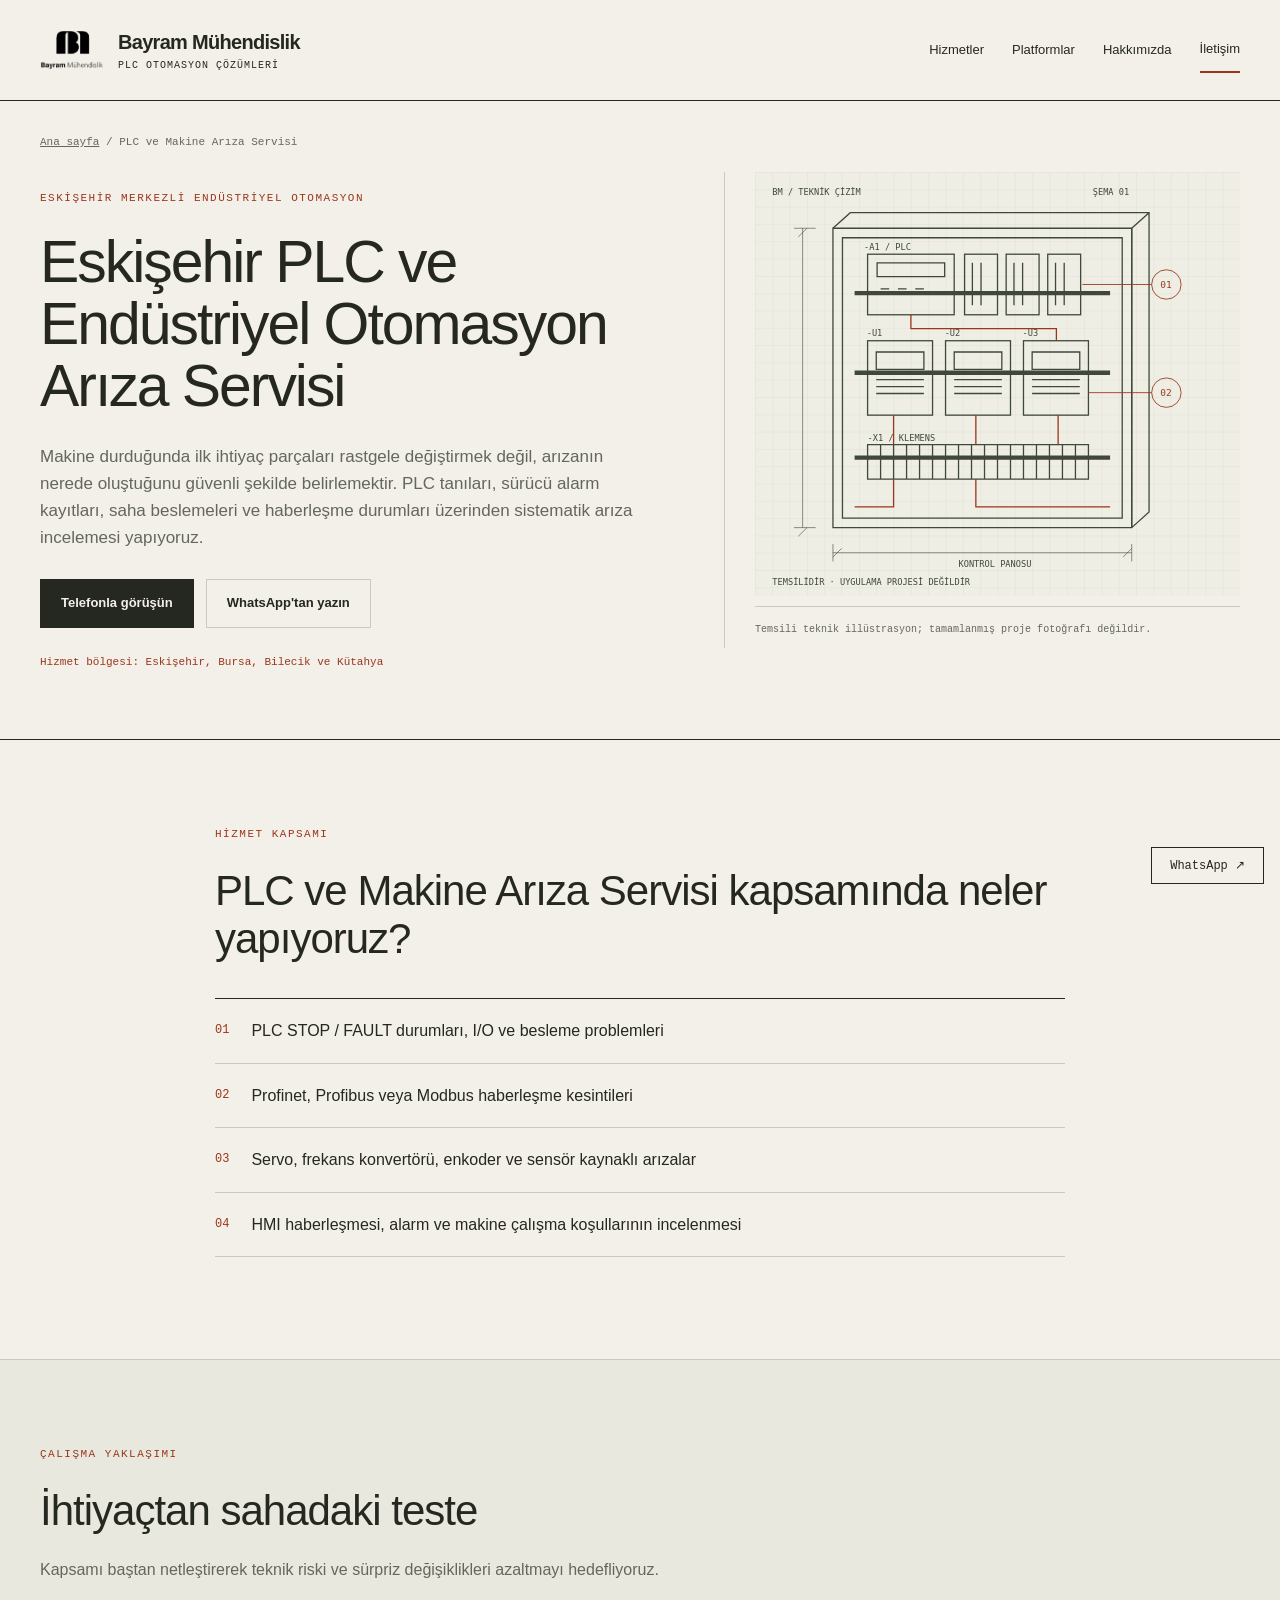
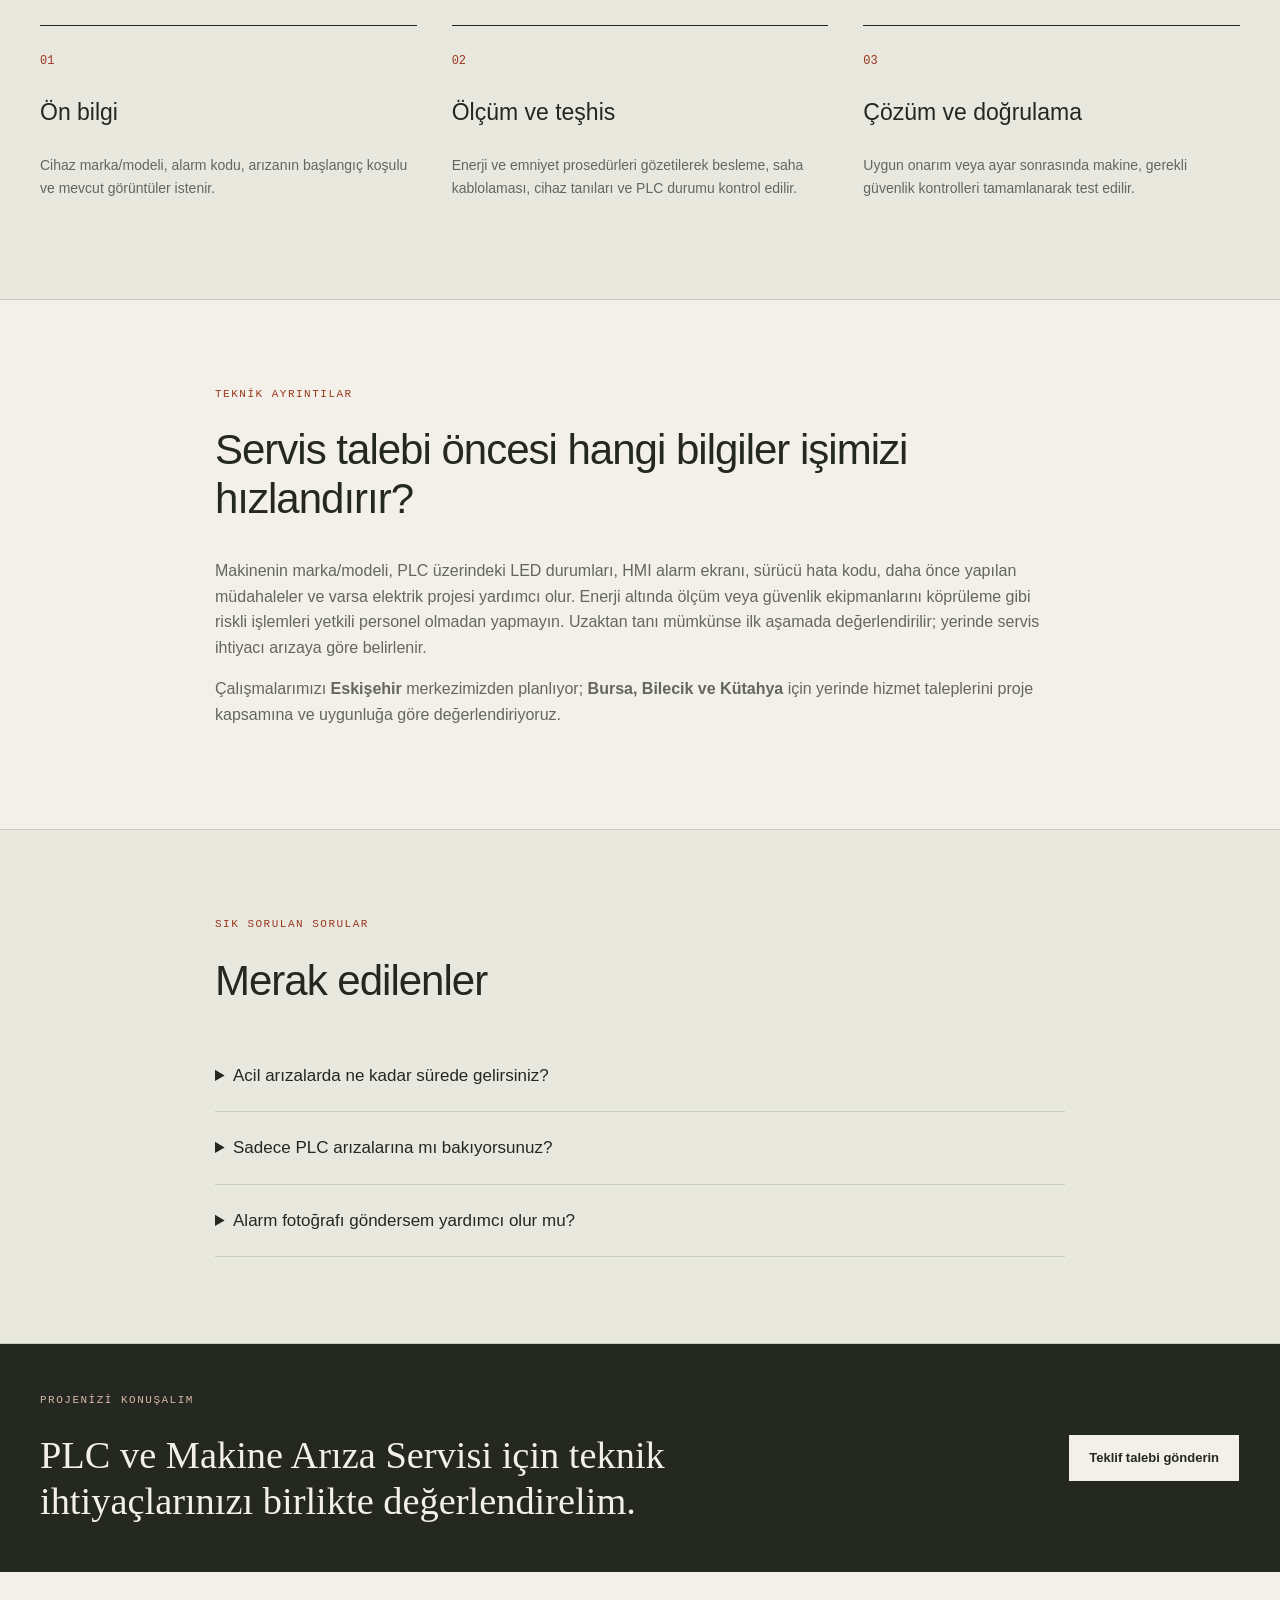
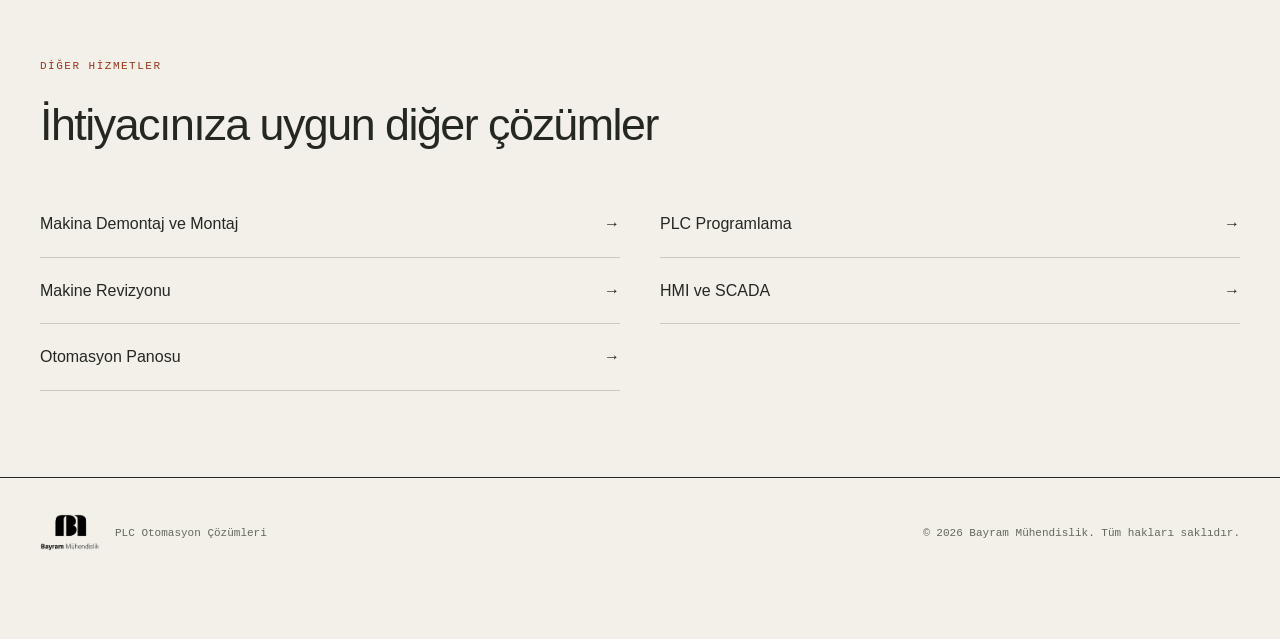
==== commit a32bd1ae: "Redesign site with technical drawing identity and add machine dismantling service" ====
--- a/endustriyel-ariza-servisi/index.html
+++ b/endustriyel-ariza-servisi/index.html
@@ -4,7 +4,7 @@
 <title>Eskişehir PLC ve Endüstriyel Otomasyon Arıza Servisi | Bayram Mühendislik</title>
 <meta name="description" content="PLC, HMI, servo sürücü, inverter ve makine elektrik otomasyon arızalarında teşhis ve saha desteği. Eskişehir, Bursa, Bilecik, Kütahya.">
 <link rel="canonical" href="https://bayrammuhendislik.com/endustriyel-ariza-servisi/">
-<meta name="theme-color" content="#07131d">
+<meta name="theme-color" content="#f2f0e9">
 <meta property="og:type" content="website"><meta property="og:title" content="Eskişehir PLC ve Endüstriyel Otomasyon Arıza Servisi">
 <meta property="og:description" content="PLC, HMI, servo sürücü, inverter ve makine elektrik otomasyon arızalarında teşhis ve saha desteği. Eskişehir, Bursa, Bilecik, Kütahya."><meta property="og:url" content="https://bayrammuhendislik.com/endustriyel-ariza-servisi/">
 <meta property="og:image" content="https://bayrammuhendislik.com/assets/logo.png">
@@ -25,7 +25,7 @@
 <h1>Eskişehir PLC ve Endüstriyel Otomasyon Arıza Servisi</h1><p class="service-lead">Makine durduğunda ilk ihtiyaç parçaları rastgele değiştirmek değil, arızanın nerede oluştuğunu güvenli şekilde belirlemektir. PLC tanıları, sürücü alarm kayıtları, saha beslemeleri ve haberleşme durumları üzerinden sistematik arıza incelemesi yapıyoruz.</p>
 <div class="hero-actions"><a class="btn primary" href="tel:+905061492471">Telefonla görüşün</a><a class="btn secondary" href="https://wa.me/905061492471?text=Merhaba%2C%20PLC%20ve%20Makine%20Ar%C4%B1za%20Servisi%20hizmetiniz%20i%C3%A7in%20bilgi%20almak%20istiyorum." target="_blank" rel="noopener">WhatsApp'tan yazın</a></div>
 <p class="service-region">Hizmet bölgesi: Eskişehir, Bursa, Bilecik ve Kütahya</p></div>
-<div class="service-art"><img src="../assets/automation-system.svg" alt="PLC kontrolörü, operatör paneli ve saha cihazları arasındaki bağlantıları gösteren temsili şema" width="560" height="400"><p>Temsili teknik illüstrasyon; tamamlanmış proje fotoğrafı değildir.</p></div>
+<div class="service-art"><img src="../assets/control-cabinet.svg" alt="PLC, sürücüler ve klemens düzenini gösteren temsili kontrol panosu çizimi" width="560" height="490"><p>Temsili teknik illüstrasyon; tamamlanmış proje fotoğrafı değildir.</p></div>
 </div></section>
 <section class="section service-body"><div class="container narrow">
 <span class="eyebrow">HİZMET KAPSAMI</span><h2>PLC ve Makine Arıza Servisi kapsamında neler yapıyoruz?</h2>
@@ -37,6 +37,6 @@
 <section class="section service-light"><div class="container narrow"><span class="eyebrow">SIK SORULAN SORULAR</span><h2>Merak edilenler</h2>
 <div class="service-faq"><details><summary>Acil arızalarda ne kadar sürede gelirsiniz?</summary><p>Ulaşım ve iş programına göre en erken uygun saha müdahale zamanı telefon görüşmesinde netleştirilir; garantili süre vaat etmiyoruz.</p></details><details><summary>Sadece PLC arızalarına mı bakıyorsunuz?</summary><p>PLC'nin yanı sıra sürücü, haberleşme, sensör, HMI ve elektrik otomasyon sistemleri birlikte değerlendirilir.</p></details><details><summary>Alarm fotoğrafı göndersem yardımcı olur mu?</summary><p>Evet. Cihaz modeliyle birlikte net alarm ve durum LED görüntüleri ilk değerlendirmeyi kolaylaştırır.</p></details></div></div></section>
 <section class="cta-band"><div class="container cta-wrap"><div><span class="eyebrow">PROJENİZİ KONUŞALIM</span><h2>PLC ve Makine Arıza Servisi için teknik ihtiyaçlarınızı birlikte değerlendirelim.</h2></div><a class="btn light" href="https://wa.me/905061492471?text=Merhaba%20Bayram%20M%C3%BChendislik%2C%20PLC%20ve%20Makine%20Ar%C4%B1za%20Servisi%20i%C3%A7in%20teklif%20almak%20istiyorum." target="_blank" rel="noopener">Teklif talebi gönderin</a></div></section>
-<section class="section"><div class="container"><div class="section-head"><span class="eyebrow">DİĞER HİZMETLER</span><h2>İhtiyacınıza uygun diğer çözümler</h2></div><div class="service-other"><a href="../plc-programlama/">PLC Programlama <span aria-hidden="true">→</span></a><a href="../makine-revizyonu/">Makine Revizyonu <span aria-hidden="true">→</span></a><a href="../hmi-scada/">HMI ve SCADA <span aria-hidden="true">→</span></a><a href="../pano-tasarimi/">Otomasyon Panosu <span aria-hidden="true">→</span></a></div></div></section>
-</main><a class="floating-wa" href="https://wa.me/905061492471" target="_blank" rel="noopener" aria-label="WhatsApp ile iletişim">WA</a>
+<section class="section"><div class="container"><div class="section-head"><span class="eyebrow">DİĞER HİZMETLER</span><h2>İhtiyacınıza uygun diğer çözümler</h2></div><div class="service-other"><a href="../makina-demontaj-montaj/">Makina Demontaj ve Montaj <span aria-hidden="true">→</span></a><a href="../plc-programlama/">PLC Programlama <span aria-hidden="true">→</span></a><a href="../makine-revizyonu/">Makine Revizyonu <span aria-hidden="true">→</span></a><a href="../hmi-scada/">HMI ve SCADA <span aria-hidden="true">→</span></a><a href="../pano-tasarimi/">Otomasyon Panosu <span aria-hidden="true">→</span></a></div></div></section>
+</main><a class="floating-wa" href="https://wa.me/905061492471" target="_blank" rel="noopener" aria-label="WhatsApp ile iletişim">WhatsApp ↗</a>
 <footer><div class="container footer-wrap"><div class="footer-brand"><img src="../assets/logo.png" alt="Bayram Mühendislik logosu" width="150" height="48"><span>PLC Otomasyon Çözümleri</span></div><p>© <span id="year">2026</span> Bayram Mühendislik. Tüm hakları saklıdır.</p></div></footer><script src="../script.js"></script></body></html>
--- a/style.css
+++ b/style.css
@@ -1,191 +1,4 @@
-@import url('https://fonts.googleapis.com/css2?family=Inter:wght@400;500;600;700;800&display=swap');
-
-:root{
-  --bg:#07131d;
-  --bg2:#0b1c29;
-  --ink:#0c1822;
-  --muted:#5f6d78;
-  --line:#dbe3e8;
-  --accent:#00a9a5;
-  --accent2:#5ee4df;
-  --white:#fff;
-  --max:1180px;
-}
-*{box-sizing:border-box}
-html{scroll-behavior:smooth}
-body{margin:0;font-family:Inter,Arial,sans-serif;color:var(--ink);background:#fff;line-height:1.6}
-a{text-decoration:none;color:inherit}
-img{max-width:100%;display:block}
-.container{width:min(var(--max),calc(100% - 40px));margin:auto}
-.site-header{position:fixed;inset:0 0 auto;z-index:1000;background:rgba(255,255,255,.9);backdrop-filter:blur(14px);border-bottom:1px solid rgba(12,24,34,.08)}
-.nav-wrap{height:78px;display:flex;align-items:center;justify-content:space-between}
-.brand{
-  display:flex;
-  align-items:center;
-  gap:14px;
-  text-decoration:none;
-  color:var(--ink);
-}
-
-.brand img{
-  width:72px;
-  height:58px;
-  object-fit:contain;
-  object-position:center;
-}
-
-.brand-text{
-  display:flex;
-  flex-direction:column;
-  line-height:1.1;
-}
-
-.brand-text strong{
-  font-size:21px;
-  font-weight:800;
-  letter-spacing:-0.03em;
-  white-space:nowrap;
-}
-
-.brand-text span{
-  margin-top:5px;
-  font-size:10px;
-  font-weight:700;
-  color:var(--accent);
-  letter-spacing:0.12em;
-  text-transform:uppercase;
-  white-space:nowrap;
-}
-.nav{display:flex;gap:28px;align-items:center;font-size:14px;font-weight:600}
-.nav a{transition:.2s}
-.nav a:hover{color:var(--accent)}
-.nav-cta{padding:11px 18px;border:1px solid var(--ink);border-radius:999px}
-.menu-toggle{display:none;border:0;background:transparent;font-size:26px}
-.hero{min-height:760px;padding:170px 0 90px;position:relative;overflow:hidden;background:radial-gradient(circle at 82% 24%,#0b3945 0,transparent 30%),linear-gradient(135deg,var(--bg),var(--bg2));color:white}
-.hero-grid{position:absolute;inset:0;background-image:linear-gradient(rgba(255,255,255,.035) 1px,transparent 1px),linear-gradient(90deg,rgba(255,255,255,.035) 1px,transparent 1px);background-size:52px 52px;mask-image:linear-gradient(to bottom,black,transparent)}
-.hero-content{position:relative;z-index:2}
-.eyebrow{display:inline-block;color:var(--accent);font-size:12px;font-weight:800;letter-spacing:.18em;margin-bottom:18px}
-.hero h1{font-size:clamp(54px,8vw,104px);line-height:.95;margin:0 0 28px;letter-spacing:-.055em;max-width:900px}
-.hero h1 span{color:var(--accent2)}
-.hero p{max-width:720px;font-size:19px;color:#bdd0db;margin:0 0 36px}
-.hero-actions{display:flex;gap:14px;flex-wrap:wrap}
-.btn{display:inline-flex;align-items:center;justify-content:center;padding:15px 24px;border-radius:9px;font-weight:700;transition:.25s}
-.btn.primary{background:var(--accent);color:white}
-.btn.primary:hover{transform:translateY(-2px);background:#00bbb6}
-.btn.secondary{border:1px solid rgba(255,255,255,.35);color:white}
-.btn.secondary:hover{border-color:white;background:rgba(255,255,255,.06)}
-.btn.light{background:white;color:var(--ink)}
-.hero-meta{display:flex;gap:54px;margin-top:62px;padding-top:28px;border-top:1px solid rgba(255,255,255,.15);max-width:760px}
-.hero-meta div{display:flex;flex-direction:column}
-.hero-meta strong{font-size:15px}
-.hero-meta span{font-size:13px;color:#8fa5b1}
-.signal{position:absolute;border:1px solid rgba(94,228,223,.18);border-radius:50%}
-.signal-a{width:560px;height:560px;right:-160px;top:120px}
-.signal-b{width:360px;height:360px;right:-60px;top:220px}
-.section{padding:110px 0}
-.section-dark{background:#0a1721;color:white}
-.section-head{max-width:760px;margin-bottom:48px}
-.section-head h2{font-size:clamp(36px,5vw,62px);line-height:1.05;letter-spacing:-.045em;margin:0 0 18px}
-.section-head p{font-size:17px;color:var(--muted);margin:0}
-.section-dark .section-head p{color:#93a9b6}
-.cards{display:grid;grid-template-columns:repeat(3,1fr);gap:16px}
-.card{padding:30px;border:1px solid var(--line);border-radius:16px;min-height:260px;transition:.25s;background:#fff}
-.card:hover{transform:translateY(-6px);border-color:var(--accent);box-shadow:0 18px 45px rgba(4,30,40,.08)}
-.card-no{font-size:12px;font-weight:800;color:var(--accent)}
-.card h3{font-size:22px;margin:44px 0 12px}
-.card p{color:var(--muted);margin:0}
-.platforms{display:grid;grid-template-columns:repeat(5,1fr);border:1px solid rgba(255,255,255,.12);border-radius:16px;overflow:hidden}
-.platform{padding:28px 22px;min-height:210px;border-right:1px solid rgba(255,255,255,.1);display:flex;flex-direction:column;justify-content:flex-end}
-.platform:last-child{border-right:0}
-.platform span{color:var(--accent);font-size:12px;margin-bottom:auto}
-.platform strong{font-size:22px;margin-bottom:8px}
-.platform small{color:#91a6b2}
-.platform.featured{background:linear-gradient(160deg,rgba(0,169,165,.24),rgba(0,169,165,.04))}
-.about-grid{display:grid;grid-template-columns:1fr 1fr;gap:80px;align-items:start}
-.about-copy p{font-size:18px;color:var(--muted)}
-.checks{list-style:none;padding:0;margin:30px 0 0;display:grid;gap:12px}
-.checks li{padding-left:28px;position:relative;font-weight:600}
-.checks li:before{content:"✓";position:absolute;left:0;color:var(--accent);font-weight:800}
-.cta-band{background:var(--accent);color:white;padding:70px 0}
-.cta-wrap{display:flex;align-items:center;justify-content:space-between;gap:40px}
-.cta-band .eyebrow{color:#dffffd}
-.cta-band h2{font-size:clamp(30px,4vw,48px);line-height:1.08;margin:0;max-width:760px}
-.contact{background:#f4f7f8}
-.contact-grid{display:grid;grid-template-columns:1fr 1fr;gap:80px}
-.contact-list{display:grid;border-top:1px solid #cfd9df}
-.contact-list a,.contact-list div{display:flex;justify-content:space-between;gap:25px;padding:24px 0;border-bottom:1px solid #cfd9df}
-.contact-list span{color:var(--muted)}
-.contact-list strong{text-align:right}
-.floating-wa{position:fixed;right:22px;bottom:22px;z-index:900;width:58px;height:58px;border-radius:50%;display:grid;place-items:center;background:#25d366;color:white;font-weight:800;box-shadow:0 10px 30px rgba(0,0,0,.2)}
-footer{padding:34px 0;background:#061019;color:#9aadb8}
-.footer-wrap{display:flex;align-items:center;justify-content:space-between;gap:30px;font-size:13px}
-.footer-brand{display:flex;align-items:center;gap:16px}
-.footer-brand img{width:150px;height:48px;object-fit:contain;filter:invert(1)}
-.reveal{opacity:0;transform:translateY(24px);transition:opacity .7s ease,transform .7s ease}
-.reveal.visible{opacity:1;transform:none}
-
-@media(max-width:900px){
-  .menu-toggle{display:block}
-  .nav{position:absolute;top:78px;left:0;right:0;background:white;padding:20px;display:none;flex-direction:column;align-items:flex-start;border-bottom:1px solid var(--line)}
-  .nav.open{display:flex}
-  .cards{grid-template-columns:1fr 1fr}
-  .platforms{grid-template-columns:1fr 1fr}
-  .platform{border-bottom:1px solid rgba(255,255,255,.1)}
-  .about-grid,.contact-grid{grid-template-columns:1fr;gap:35px}
-}
-@media(max-width:620px){
-  .container{width:min(100% - 28px,var(--max))}
-  .hero{min-height:auto;padding:145px 0 70px}
-  .hero p{font-size:17px}
-  .hero-meta{flex-direction:column;gap:16px}
-  .section{padding:78px 0}
-  .cards,.platforms{grid-template-columns:1fr}
-  .platform{border-right:0}
-  .cta-wrap,.footer-wrap{align-items:flex-start;flex-direction:column}
-  .contact-list a,.contact-list div{flex-direction:column;gap:4px}
-  .contact-list strong{text-align:left}
-.brand{
-  gap:9px;
-}
-
-.brand img{
-  width:52px;
-  height:46px;
-}
-
-.brand-text strong{
-  font-size:16px;
-}
-
-.brand-text span{
-  font-size:8px;
-  letter-spacing:0.07em;
-}}
-
-/* Readable content and navigation also work without JavaScript. */
-.reveal{opacity:1;transform:none}
-.hero h1{font-size:clamp(34px,5.2vw,68px);line-height:1.08;max-width:1000px}
-.btn.primary{background:#007b78}.btn.primary:hover{background:#006663}
-.cta-band{background:#007b78}.eyebrow,.card-no,.brand-text span{color:#007b78}
-.hero .eyebrow,.service-hero .eyebrow,.section-dark .eyebrow{color:#5ee4df}
-.floating-wa{color:#07341a}
-a:focus-visible,button:focus-visible,summary:focus-visible{outline:3px solid #d66b00;outline-offset:5px}
-.skip-link{position:fixed;top:8px;left:12px;z-index:2000;background:white;color:#07131d;padding:12px;transform:translateY(-150%)}
-.skip-link:focus{transform:none}
-section[id],main[id]{scroll-margin-top:100px}
-.menu-toggle{min-width:44px;min-height:44px;cursor:pointer}
-.service-link{padding:10px 0;text-decoration:underline;text-underline-offset:4px}
-.service-showcase figure{margin:0}.service-showcase img{height:auto;max-height:none;object-fit:contain}
-figcaption{font-size:13px;color:#51636e;margin-top:12px}
-.contact-list strong{overflow-wrap:anywhere}
-footer{padding-bottom:96px}
-@media(max-width:900px){
-  html:not(.menu-ready) .site-header{position:relative}
-  html:not(.menu-ready) .nav-wrap{height:auto;flex-wrap:wrap;padding:14px 0}
-  html:not(.menu-ready) .menu-toggle{display:none}
-  html:not(.menu-ready) .nav{display:flex;position:static;width:100%;gap:8px}
-  .nav a{min-height:44px;display:flex;align-items:center}
-  .nav{max-height:calc(100dvh - 78px);overflow:auto}
-}
-@media(max-width:620px){.hero-actions .btn{width:100%}.service-hero-grid>*{min-width:0}.brand-text strong{font-size:15px}.hero h1,.service-hero h1{overflow-wrap:break-word}.floating-wa{right:14px;bottom:14px}}
-@media(prefers-reduced-motion:reduce){html{scroll-behavior:auto}*,*::before,*::after{transition:none!important;animation:none!important}}
+:root{--paper:#f2f0e9;--ink:#252820;--muted:#64675e;--line:#c9cbbf;--accent:#9b361c;--max:1240px}*{box-sizing:border-box}html{scroll-behavior:smooth}body{margin:0;background:var(--paper);color:var(--ink);font-family:Arial,Helvetica,sans-serif;line-height:1.6}a{color:inherit;text-decoration:none}img{max-width:100%;display:block}.container{width:min(var(--max),calc(100% - 80px));margin:auto}.site-header{background:var(--paper);border-bottom:1px solid var(--ink);position:relative;z-index:100}.nav-wrap{min-height:100px;display:flex;align-items:center;justify-content:space-between;gap:24px}.brand{display:flex;align-items:center;gap:14px}.brand img{width:64px;height:60px;object-fit:contain;mix-blend-mode:multiply}.brand-text{display:flex;flex-direction:column}.brand-text strong{font-size:20px;letter-spacing:-.7px}.brand-text span{font-family:monospace;font-size:10px;text-transform:uppercase;letter-spacing:1px}.nav{display:flex;gap:28px;align-items:center;font-size:13px}.nav a{padding:12px 0}.nav a:hover{color:var(--accent)}.nav-cta{border-bottom:2px solid var(--accent)}.menu-toggle{display:none;background:none;border:1px solid var(--ink);width:44px;height:44px;font-size:24px}.eyebrow{display:block;font:11px/1.5 monospace;letter-spacing:1.5px;color:var(--accent);margin-bottom:24px}.hero{padding:48px 0 0;border-bottom:1px solid var(--ink)}.hero-content{display:grid;grid-template-columns:1.15fr 1fr;column-gap:65px;align-items:start}.hero-copy{padding:30px 0 50px}.hero h1{font-size:clamp(42px,5.4vw,76px);line-height:1.02;letter-spacing:-3px;font-weight:500;margin:0 0 30px}.hero h1 span{font-family:Georgia,serif;font-style:italic;color:var(--accent)}.hero p{max-width:510px;font-size:17px;color:var(--muted);margin-bottom:30px}.hero-actions{display:flex;gap:12px;flex-wrap:wrap}.btn{display:inline-flex;align-items:center;justify-content:center;min-height:48px;padding:13px 20px;font-size:13px;font-weight:bold;border:1px solid var(--ink)}.btn.primary{background:var(--ink);color:var(--paper)}.btn.secondary{border-color:var(--line)}.btn:hover{background:var(--accent);color:white;border-color:var(--accent)}.hero-drawing{margin:0;align-self:stretch;border-left:1px solid var(--line);padding:25px 0 30px 35px}.hero-drawing img{width:100%;height:auto}.hero-drawing figcaption{font:10px/1.7 monospace;color:var(--muted);border-top:1px solid var(--line);padding-top:12px}.hero-meta{grid-column:1/-1;display:flex;justify-content:space-between;gap:30px;border-top:1px solid var(--ink);padding:20px 0}.hero-meta div{display:flex;gap:20px;align-items:center}.hero-meta strong{font:11px monospace;text-transform:uppercase}.hero-meta span{font-size:12px;color:var(--muted)}.hero-grid,.signal{display:none}.section{padding:86px 0}.section-head{max-width:740px;margin-bottom:42px}.section-head h2{font-size:clamp(30px,3.5vw,48px);font-weight:500;line-height:1.12;letter-spacing:-1.5px;margin:0 0 22px}.section-head p{color:var(--muted);font-size:16px}.cards{border-top:1px solid var(--ink)}.card{display:grid;grid-template-columns:55px 1fr 1.2fr 160px;gap:30px;align-items:start;border-bottom:1px solid var(--line);padding:28px 0}.card-no{font:12px monospace;color:var(--accent);padding-top:7px}.card h3{font-size:24px;line-height:1.2;font-weight:500;margin:0}.card p{margin:0;color:var(--muted);font-size:14px}.service-link{font-size:12px;line-height:1.6;text-decoration:underline;text-underline-offset:5px;color:var(--accent);padding:8px 0;display:inline-block}.card:hover h3{color:var(--accent)}.section-dark{background:#e3e4da;border-block:1px solid var(--line)}.platforms{display:flex;flex-wrap:wrap;border-top:1px solid var(--ink)}.platform{flex:1 1 180px;padding:24px 20px 10px 0;display:flex;flex-direction:column}.platform span{font:10px monospace;color:var(--accent)}.platform strong{font-size:20px;font-weight:500;margin:15px 0 8px}.platform small{color:var(--muted);font-size:11px}.about-grid{display:grid;grid-template-columns:1fr 1.25fr;gap:90px}.about-copy p{color:var(--muted)}.checks{padding:0;list-style:none;margin:35px 0 0}.checks li{padding:15px 0;border-top:1px solid var(--line);font-size:14px}.subtext-note{font-size:12px}.cta-band{background:var(--ink);color:var(--paper);padding:48px 0}.cta-band .eyebrow{color:#d7b8a8}.cta-band h2{font-family:Georgia,serif;font-weight:400;font-size:clamp(28px,3vw,40px);line-height:1.2;margin:0;max-width:790px}.cta-wrap{display:flex;justify-content:space-between;align-items:center;gap:45px}.btn.light{background:var(--paper);color:var(--ink);flex-shrink:0}.contact-grid{display:grid;grid-template-columns:1fr 1.2fr;gap:80px}.contact-list{border-top:1px solid var(--ink)}.contact-list a,.contact-list>div{display:flex;flex-direction:column;border-bottom:1px solid var(--line);padding:20px 0;gap:5px}.contact-list span{font:11px monospace;color:var(--muted)}.contact-list strong{font-size:20px;font-weight:500;overflow-wrap:anywhere}.floating-wa{position:fixed;bottom:16px;right:16px;z-index:90;padding:10px 18px;background:var(--paper);border:1px solid var(--ink);font:12px monospace}.floating-wa:hover{background:var(--ink);color:white}footer{border-top:1px solid var(--ink);padding:30px 0 80px}.footer-wrap{display:flex;justify-content:space-between;align-items:center;gap:25px;font:11px monospace;color:var(--muted)}.footer-brand{display:flex;align-items:center;gap:15px}.footer-brand img{width:60px;height:50px;object-fit:contain;mix-blend-mode:multiply}.skip-link{position:fixed;top:8px;left:10px;background:var(--paper);z-index:200;padding:12px;transform:translateY(-150%)}.skip-link:focus{transform:none}a:focus-visible,button:focus-visible,summary:focus-visible{outline:3px solid var(--accent);outline-offset:5px}.reveal{opacity:1;transform:none}section[id]{scroll-margin-top:20px}figure{margin:0}figcaption{font:11px/1.7 monospace;color:var(--muted)}
+@media(max-width:900px){.container{width:calc(100% - 40px)}.nav-wrap{min-height:80px}.menu-toggle{display:block;cursor:pointer;flex-shrink:0}.nav{display:none;position:absolute;top:80px;left:0;right:0;padding:20px;background:var(--paper);border-bottom:1px solid var(--ink);flex-direction:column;align-items:stretch;gap:5px}.nav.open{display:flex}.nav a{min-height:44px}.hero-content{gap:30px}.hero h1{font-size:50px;letter-spacing:-2px}.hero-drawing{padding-left:20px}.hero-meta div{align-items:start;flex-direction:column;gap:5px}.card{grid-template-columns:35px 1fr 1fr;gap:20px}.card .service-link{grid-column:2/-1}.about-grid,.contact-grid{gap:40px}.brand-text strong{font-size:18px}html:not(.menu-ready) .nav-wrap{flex-wrap:wrap}html:not(.menu-ready) .nav{display:flex;position:static;width:100%}html:not(.menu-ready) .menu-toggle{display:none}}
+@media(max-width:620px){.container{width:calc(100% - 32px)}.brand{gap:8px}.brand img{width:44px;height:44px}.brand-text strong{font-size:16px}.brand-text span{font-size:8px;letter-spacing:.5px}.hero{padding-top:15px}.hero-content{grid-template-columns:1fr;gap:0}.hero-copy{padding:25px 0 32px}.hero h1{font-size:46px}.hero p{font-size:16px}.hero-drawing{border-left:0;border-top:1px solid var(--line);padding:24px 0}.hero-drawing img{max-height:340px}.hero-actions .btn{flex:1;min-width:140px}.hero-meta{gap:20px}.hero-meta div{flex:1}.section{padding:58px 0}.card{grid-template-columns:28px 1fr;gap:12px;padding:24px 0}.card h3{font-size:23px}.card p,.card .service-link{grid-column:2}.about-grid,.contact-grid{grid-template-columns:1fr;gap:20px}.cta-wrap,.footer-wrap{flex-direction:column;align-items:flex-start;gap:25px}.section-head h2{font-size:34px}.contact-list strong{font-size:18px}.platform{flex-basis:45%}}
+@media(prefers-reduced-motion:reduce){html{scroll-behavior:auto}*{transition:none!important}}
--- a/services.css
+++ b/services.css
@@ -1,35 +1,3 @@
-
-.service-hero{padding:154px 0 76px;background:radial-gradient(circle at 90% 10%,#123f48 0,transparent 35%),linear-gradient(135deg,#07131d,#0b1c29);color:#fff}
-.service-hero-grid{display:grid;grid-template-columns:1.4fr 1fr;align-items:center;gap:40px}
-.service-hero h1{font-size:clamp(36px,5.2vw,66px);letter-spacing:-.045em;line-height:1.06;margin:0 0 24px}
-.service-lead{font-size:18px;color:#c0d1db;max-width:760px}
-.service-breadcrumb{font-size:13px;color:#a4bcc9;margin:0 0 28px}.service-breadcrumb a{text-decoration:underline;text-underline-offset:3px}
-.service-region{color:#91b7bf;font-size:14px;margin:26px 0 0}
-.service-art{border:1px solid rgba(255,255,255,.13);border-radius:18px;background:rgba(255,255,255,.035);padding:18px}
-.service-art img{width:100%;height:auto;display:block}.service-art p{font-size:12px;color:#9db9c2;margin:6px 0 0;text-align:center}
-.service-body h2,.service-light h2{font-size:clamp(30px,4vw,46px);line-height:1.14;margin:0 0 20px;letter-spacing:-.03em}
-.service-body p,.service-light p{font-size:17px;color:#51636e;line-height:1.85}
-.narrow{max-width:850px}
-.service-light{background:#f1f6f7}
-.service-checks{margin:28px 0 0;padding:0;list-style:none;display:grid;gap:14px}
-.service-checks li{padding:16px 16px 16px 46px;border:1px solid #d7e4e8;border-radius:12px;position:relative;background:#fff}
-.service-checks li:before{content:"✓";position:absolute;left:19px;color:#008b86;font-weight:800}
-.service-steps{display:grid;grid-template-columns:repeat(3,1fr);gap:16px}
-.service-steps article{padding:26px;border:1px solid #d4e1e5;background:#fff;border-radius:15px}
-.service-steps article span{font-size:13px;color:#008b86;font-weight:800}.service-steps article h3{margin:15px 0 10px;font-size:20px}
-.service-steps article p{font-size:15px;line-height:1.65;margin:0}
-.service-faq details{border-bottom:1px solid #cbdadd;padding:20px 4px}.service-faq summary{font-size:17px;font-weight:700;cursor:pointer}
-.service-faq details p{margin:12px 0 0;font-size:15px}
-.service-other{display:grid;grid-template-columns:repeat(2,1fr);gap:13px}
-.service-other a{padding:18px 22px;border:1px solid #d6e2e6;border-radius:12px;font-weight:700;display:flex;justify-content:space-between}
-.service-other a:hover{border-color:#00a9a5;color:#008c88}
-.service-link{display:inline-block;margin-top:18px;font-size:14px;font-weight:800;color:#008b86}
-.service-link:hover{text-decoration:underline}
-.service-showcase{padding:55px 0;border-bottom:1px solid #dce6e9;background:#f5f8f9}
-.service-showcase .container{display:grid;grid-template-columns:1fr 1fr;gap:35px;align-items:center}
-.service-showcase img{width:100%;max-height:290px;object-fit:cover;border-radius:16px}
-.service-showcase h2{font-size:clamp(25px,3vw,39px);line-height:1.15;margin:12px 0}
-.service-showcase p{color:#546a76}.service-credit{font-size:11px!important}
-.service-showcase a:not(.btn){text-decoration:underline}
-@media(max-width:900px){.service-hero-grid,.service-showcase .container{grid-template-columns:1fr}.service-steps{grid-template-columns:1fr}}
-@media(max-width:620px){.service-hero{padding-top:125px}.service-other{grid-template-columns:1fr}.service-hero .btn{width:100%}}
+.service-hero{padding:35px 0 55px;border-bottom:1px solid var(--ink)}.service-hero-grid{display:grid;grid-template-columns:1.2fr 1fr;gap:65px;align-items:center}.service-breadcrumb{font:11px monospace;color:var(--muted);margin:0 0 42px}.service-breadcrumb a{text-decoration:underline}.service-hero h1{font-size:clamp(36px,4.6vw,62px);line-height:1.06;letter-spacing:-2px;font-weight:500;margin:0 0 25px}.service-lead{font-size:17px;color:var(--muted);margin-bottom:28px}.service-region{font:11px/1.8 monospace;color:var(--accent);margin-top:25px}.service-art{border-left:1px solid var(--line);padding-left:30px}.service-art img{width:100%;height:auto}.service-art p{font:10px/1.6 monospace;color:var(--muted);padding-top:15px;border-top:1px solid var(--line)}.narrow{max-width:850px}.service-body h2,.service-light h2{font-size:clamp(28px,3.5vw,42px);font-weight:500;letter-spacing:-1px;line-height:1.15;margin-top:0}.service-body p,.service-light p{color:var(--muted)}.service-light{background:#e8e8df;border-block:1px solid var(--line)}.service-checks{padding:0;list-style:none;border-top:1px solid var(--ink);counter-reset:scope}.service-checks li{counter-increment:scope;padding:19px 0;border-bottom:1px solid var(--line);display:flex;gap:22px}.service-checks li:before{content:'0' counter(scope);font:12px monospace;color:var(--accent);padding-top:5px}.service-steps{display:grid;grid-template-columns:repeat(3,1fr);gap:35px}.service-steps article{border-top:1px solid var(--ink);padding-top:20px}.service-steps article span{font:12px monospace;color:var(--accent)}.service-steps h3{font-size:23px;font-weight:500}.service-steps p{font-size:14px}.service-faq details{padding:22px 0;border-bottom:1px solid var(--line)}.service-faq summary{font-size:17px;cursor:pointer}.service-faq p{font-size:15px}.service-other{display:grid;grid-template-columns:1fr 1fr;column-gap:40px}.service-other a{padding:20px 0;border-bottom:1px solid var(--line);display:flex;justify-content:space-between}.service-other a:hover{color:var(--accent)}.service-showcase{padding:60px 0;background:#dedfd3;border-block:1px solid var(--line)}.service-showcase .container{display:grid;grid-template-columns:1.2fr 1fr;gap:70px;align-items:center}.service-showcase h2{font-size:38px;line-height:1.15;font-weight:500;letter-spacing:-1px}.service-showcase p{color:var(--muted)}.service-showcase img{width:100%;height:auto}.service-showcase figcaption{margin-top:15px}.scope-note{border-left:3px solid var(--accent);padding:12px 20px;background:#e8e8df}
+@media(max-width:900px){.service-hero-grid{gap:30px}.service-hero-grid>*{min-width:0}.service-showcase .container{gap:35px}}
+@media(max-width:620px){.service-hero{padding-top:25px}.service-hero-grid,.service-showcase .container,.service-steps,.service-other{grid-template-columns:1fr}.service-hero h1{font-size:40px;overflow-wrap:break-word}.service-art{border-left:0;border-top:1px solid var(--line);padding:25px 0 0}.service-art img{max-height:320px}.service-breadcrumb{margin-bottom:30px}.service-showcase h2{font-size:32px}}
